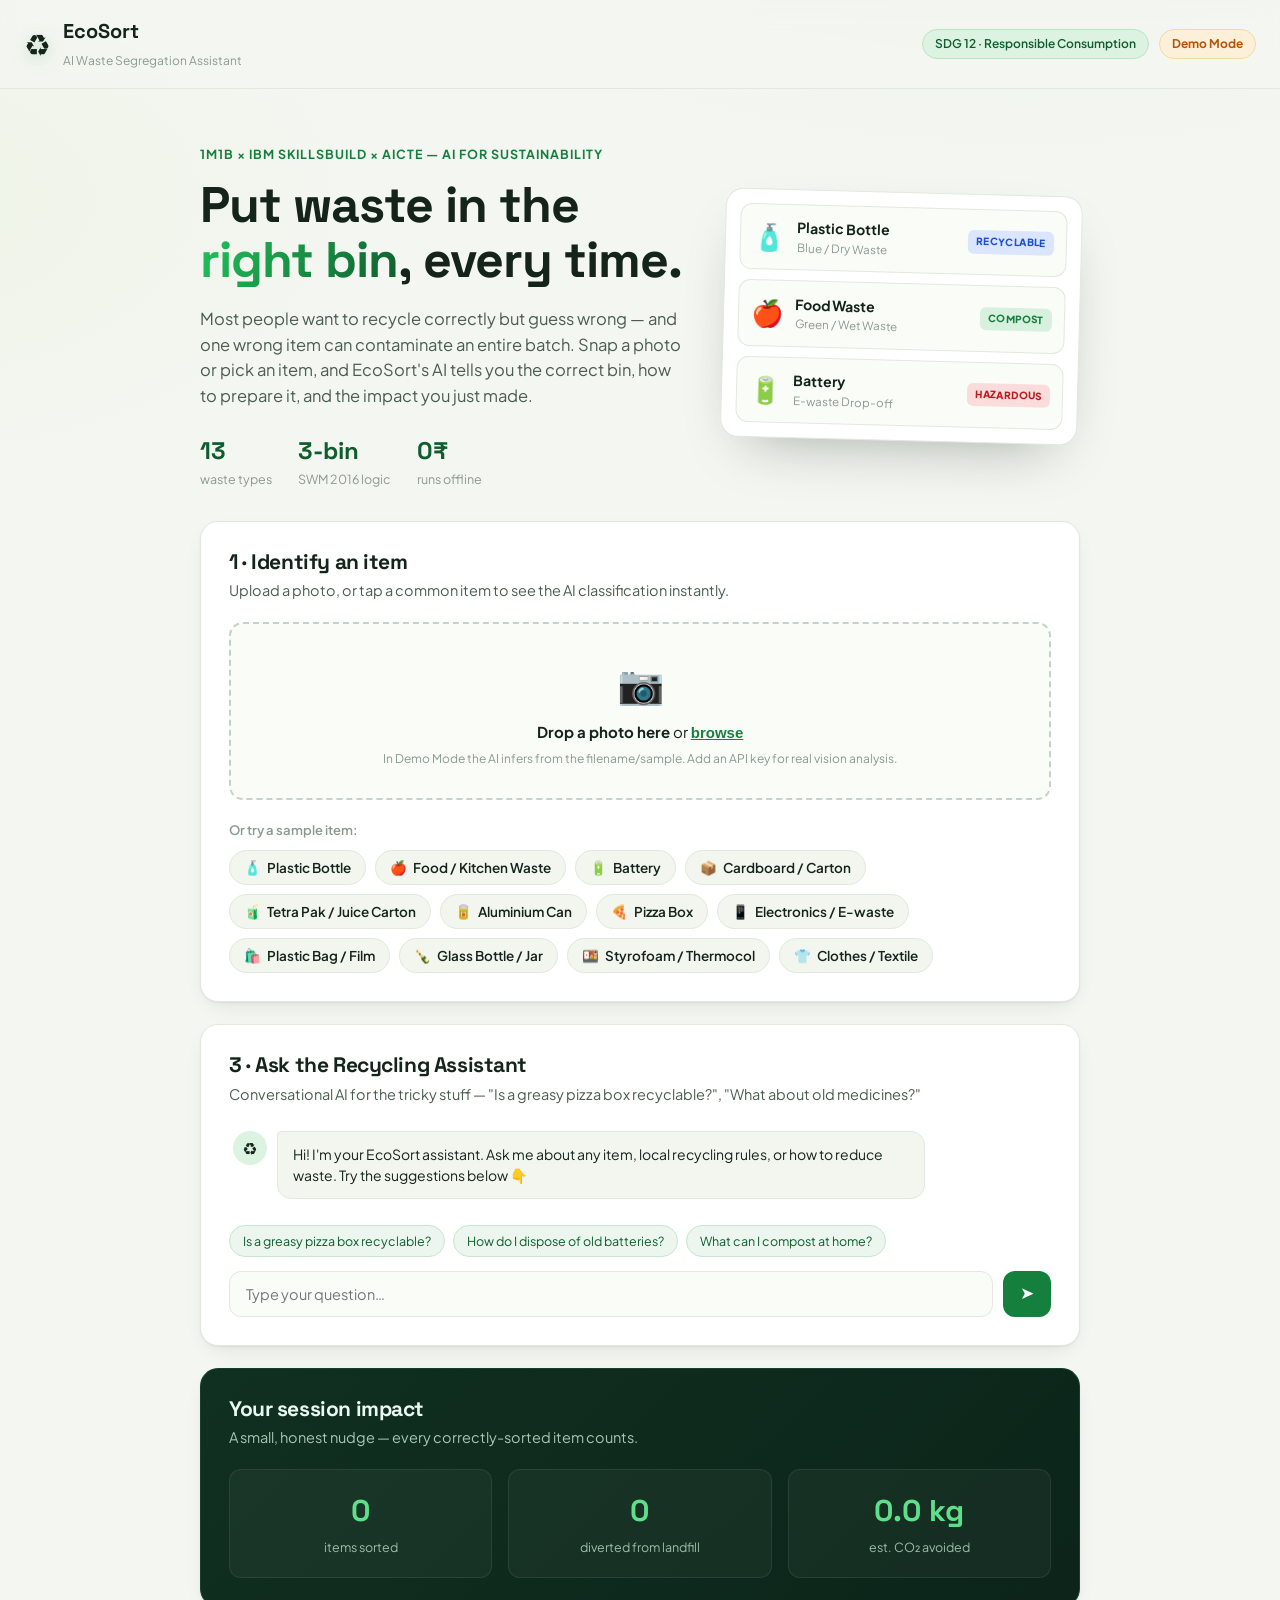
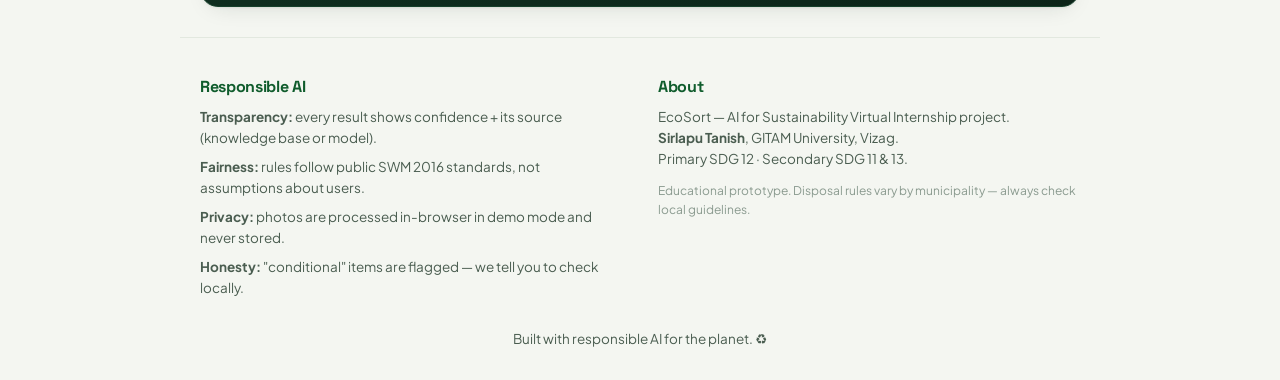
==== index.html @ 0cc77775 "EcoSort: AI Waste Segregation Assistant (1M1B AI for Sustainability) SDG 12 project: AI vision waste" ====
<!DOCTYPE html>
<html lang="en">
<head>
  <meta charset="UTF-8" />
  <meta name="viewport" content="width=device-width, initial-scale=1.0" />
  <title>EcoSort — AI Waste Segregation Assistant</title>
  <meta name="description" content="EcoSort uses AI to tell you exactly which bin your waste belongs in, how to prepare it, and its environmental impact. SDG 12: Responsible Consumption & Production." />
  <link rel="preconnect" href="https://fonts.googleapis.com" />
  <link rel="preconnect" href="https://fonts.gstatic.com" crossorigin />
  <link href="https://fonts.googleapis.com/css2?family=Plus+Jakarta+Sans:wght@400;500;600;700;800&family=Space+Grotesk:wght@500;600;700&display=swap" rel="stylesheet" />
  <link rel="stylesheet" href="css/styles.css" />
  <link rel="icon" href="data:image/svg+xml,<svg xmlns='http://www.w3.org/2000/svg' viewBox='0 0 100 100'><text y='.9em' font-size='90'>♻️</text></svg>" />
</head>
<body>
  <!-- ============ HEADER ============ -->
  <header class="site-header">
    <div class="brand">
      <span class="brand-mark">♻️</span>
      <div>
        <span class="brand-name">EcoSort</span>
        <span class="brand-sub">AI Waste Segregation Assistant</span>
      </div>
    </div>
    <div class="header-right">
      <span class="sdg-chip">SDG 12 · Responsible Consumption</span>
      <span id="modeBadge" class="mode-badge mode-demo" title="Click to learn about AI modes">Demo&nbsp;Mode</span>
    </div>
  </header>

  <!-- ============ HERO ============ -->
  <section class="hero">
    <div class="hero-text">
      <p class="eyebrow">1M1B × IBM SkillsBuild × AICTE — AI for Sustainability</p>
      <h1>Put waste in the <span class="grad">right bin</span>, every time.</h1>
      <p class="lede">
        Most people want to recycle correctly but guess wrong — and one wrong item can
        contaminate an entire batch. Snap a photo or pick an item, and EcoSort's AI tells you the
        correct bin, how to prepare it, and the impact you just made.
      </p>
      <div class="hero-stats">
        <div><b>13</b><span>waste types</span></div>
        <div><b>3-bin</b><span>SWM 2016 logic</span></div>
        <div><b>0₹</b><span>runs offline</span></div>
      </div>
    </div>
    <div class="hero-card" aria-hidden="true">
      <div class="hc-row"><span class="hc-emoji">🧴</span><div><b>Plastic Bottle</b><small>Blue / Dry Waste</small></div><span class="hc-tag rec">RECYCLABLE</span></div>
      <div class="hc-row"><span class="hc-emoji">🍎</span><div><b>Food Waste</b><small>Green / Wet Waste</small></div><span class="hc-tag com">COMPOST</span></div>
      <div class="hc-row"><span class="hc-emoji">🔋</span><div><b>Battery</b><small>E-waste Drop-off</small></div><span class="hc-tag haz">HAZARDOUS</span></div>
    </div>
  </section>

  <main class="container">
    <!-- ============ CLASSIFIER ============ -->
    <section id="classify" class="panel">
      <div class="panel-head">
        <h2>1 · Identify an item</h2>
        <p>Upload a photo, or tap a common item to see the AI classification instantly.</p>
      </div>

      <div class="upload-zone" id="dropZone">
        <input type="file" id="fileInput" accept="image/*" hidden />
        <div class="uz-inner">
          <div class="uz-icon">📷</div>
          <p><b>Drop a photo here</b> or <button class="link-btn" id="browseBtn">browse</button></p>
          <small id="uzHint">In Demo Mode the AI infers from the filename/sample. Add an API key for real vision analysis.</small>
        </div>
        <img id="preview" alt="preview" hidden />
      </div>

      <p class="quick-label">Or try a sample item:</p>
      <div class="chips" id="sampleChips"><!-- injected --></div>
    </section>

    <!-- ============ RESULT ============ -->
    <section id="resultPanel" class="panel result-panel" hidden>
      <div class="panel-head"><h2>2 · AI Result</h2></div>
      <div class="result-card">
        <div class="rc-top">
          <span class="rc-emoji" id="rEmoji">♻️</span>
          <div class="rc-title">
            <h3 id="rName">—</h3>
            <p id="rCategory">—</p>
          </div>
          <span class="rc-verdict" id="rVerdict">—</span>
        </div>

        <div class="rc-bin" id="rBin">
          <span class="rc-bin-dot" id="rBinDot"></span>
          <div><small>Put it in</small><b id="rBinName">—</b></div>
          <div class="rc-conf"><small>AI confidence</small><b id="rConf">—</b></div>
        </div>

        <div class="rc-grid">
          <div class="rc-block">
            <h4>🧼 How to prepare it</h4>
            <ul id="rPrep"></ul>
          </div>
          <div class="rc-block">
            <h4>🌍 Why it matters</h4>
            <p id="rCo2"></p>
            <p class="rc-decompose"><b>If landfilled:</b> <span id="rDecompose"></span></p>
          </div>
        </div>

        <div class="rc-tip"><span>💡</span><p id="rTip"></p></div>
        <p class="rc-source" id="rSource"></p>
      </div>
    </section>

    <!-- ============ CHAT ============ -->
    <section id="chat" class="panel">
      <div class="panel-head">
        <h2>3 · Ask the Recycling Assistant</h2>
        <p>Conversational AI for the tricky stuff — "Is a greasy pizza box recyclable?", "What about old medicines?"</p>
      </div>
      <div class="chat-window" id="chatWindow">
        <div class="msg bot">
          <span class="msg-av">♻️</span>
          <div class="msg-bubble">Hi! I'm your EcoSort assistant. Ask me about any item, local recycling rules, or how to reduce waste. Try the suggestions below 👇</div>
        </div>
      </div>
      <div class="chat-suggest" id="chatSuggest">
        <button>Is a greasy pizza box recyclable?</button>
        <button>How do I dispose of old batteries?</button>
        <button>What can I compost at home?</button>
      </div>
      <form class="chat-input" id="chatForm">
        <input type="text" id="chatText" placeholder="Type your question…" autocomplete="off" />
        <button type="submit" aria-label="Send">➤</button>
      </form>
    </section>

    <!-- ============ IMPACT TRACKER ============ -->
    <section class="panel impact-panel">
      <div class="panel-head"><h2>Your session impact</h2><p>A small, honest nudge — every correctly-sorted item counts.</p></div>
      <div class="impact-stats">
        <div class="impact-stat"><b id="statItems">0</b><span>items sorted</span></div>
        <div class="impact-stat"><b id="statRecycled">0</b><span>diverted from landfill</span></div>
        <div class="impact-stat"><b id="statCo2">0.0 kg</b><span>est. CO₂ avoided</span></div>
      </div>
    </section>
  </main>

  <!-- ============ RESPONSIBLE AI ============ -->
  <footer class="site-footer">
    <div class="footer-grid">
      <div>
        <h3>Responsible AI</h3>
        <ul>
          <li><b>Transparency:</b> every result shows confidence + its source (knowledge base or model).</li>
          <li><b>Fairness:</b> rules follow public SWM 2016 standards, not assumptions about users.</li>
          <li><b>Privacy:</b> photos are processed in-browser in demo mode and never stored.</li>
          <li><b>Honesty:</b> "conditional" items are flagged — we tell you to check locally.</li>
        </ul>
      </div>
      <div>
        <h3>About</h3>
        <p>EcoSort — AI for Sustainability Virtual Internship project.<br />
        <b>Sirlapu Tanish</b>, GITAM University, Vizag.<br />
        Primary SDG 12 · Secondary SDG 11 &amp; 13.</p>
        <p class="disclaimer">Educational prototype. Disposal rules vary by municipality — always check local guidelines.</p>
      </div>
    </div>
    <p class="copyright">Built with responsible AI for the planet. ♻️</p>
  </footer>

  <script src="js/knowledge.js"></script>
  <script src="js/app.js"></script>
</body>
</html>
---- css/styles.css ----
/* ====================================================================
   EcoSort — styles
   Eco / paper-grain palette, editorial type, calm motion.
   ==================================================================== */
:root {
  --bg: #f4f6f1;
  --bg-card: #ffffff;
  --ink: #14241a;
  --ink-soft: #4a5d50;
  --ink-faint: #8a9a8f;
  --line: #e2e8df;
  --green: #15803d;
  --green-deep: #0f5c2c;
  --green-bright: #22c55e;
  --blue: #1d4ed8;
  --amber: #b45309;
  --red: #b91c1c;
  --violet: #7c3aed;
  --shadow: 0 1px 2px rgba(20,36,26,.06), 0 8px 24px -12px rgba(20,36,26,.18);
  --shadow-lg: 0 24px 60px -28px rgba(20,36,26,.4);
  --radius: 18px;
  --font: "Plus Jakarta Sans", system-ui, sans-serif;
  --display: "Space Grotesk", var(--font);
}

* { box-sizing: border-box; margin: 0; padding: 0; }
html { scroll-behavior: smooth; }
body {
  font-family: var(--font);
  background:
    radial-gradient(1200px 600px at 80% -10%, #e7f3e9 0%, transparent 60%),
    radial-gradient(900px 500px at -10% 10%, #eef4e6 0%, transparent 55%),
    var(--bg);
  color: var(--ink);
  line-height: 1.55;
  -webkit-font-smoothing: antialiased;
}
h1, h2, h3 { font-family: var(--display); letter-spacing: -.02em; line-height: 1.1; }
.container { max-width: 920px; margin: 0 auto; padding: 0 20px; }

/* ---------- header ---------- */
.site-header {
  display: flex; align-items: center; justify-content: space-between;
  padding: 16px 24px; position: sticky; top: 0; z-index: 50;
  background: rgba(244,246,241,.78); backdrop-filter: blur(12px);
  border-bottom: 1px solid var(--line);
}
.brand { display: flex; align-items: center; gap: 12px; }
.brand-mark { font-size: 30px; filter: drop-shadow(0 4px 8px rgba(21,128,61,.25)); }
.brand-name { font-family: var(--display); font-weight: 700; font-size: 20px; display: block; }
.brand-sub { font-size: 12px; color: var(--ink-faint); }
.header-right { display: flex; align-items: center; gap: 10px; }
.sdg-chip {
  font-size: 12px; font-weight: 600; color: var(--green-deep);
  background: #dcf3e1; border: 1px solid #b9e4c2; padding: 5px 12px; border-radius: 999px;
}
.mode-badge {
  font-size: 12px; font-weight: 700; padding: 5px 12px; border-radius: 999px; cursor: help;
}
.mode-demo { color: var(--amber); background: #fdf0d8; border: 1px solid #f3d9a3; }
.mode-live { color: #fff; background: var(--green); border: 1px solid var(--green); }
@media (max-width: 600px) { .sdg-chip { display: none; } }

/* ---------- hero ---------- */
.hero {
  max-width: 920px; margin: 0 auto; padding: 56px 20px 32px;
  display: grid; grid-template-columns: 1.15fr .85fr; gap: 40px; align-items: center;
}
.eyebrow { font-size: 12.5px; font-weight: 700; letter-spacing: .08em; text-transform: uppercase; color: var(--green); margin-bottom: 14px; }
.hero h1 { font-size: clamp(34px, 5vw, 50px); font-weight: 700; }
.grad { background: linear-gradient(120deg, var(--green-bright), var(--green-deep)); -webkit-background-clip: text; background-clip: text; color: transparent; }
.lede { margin: 18px 0 24px; color: var(--ink-soft); font-size: 16.5px; max-width: 48ch; }
.hero-stats { display: flex; gap: 26px; }
.hero-stats div { display: flex; flex-direction: column; }
.hero-stats b { font-family: var(--display); font-size: 24px; color: var(--green-deep); }
.hero-stats span { font-size: 12.5px; color: var(--ink-faint); }
.hero-card {
  background: var(--bg-card); border: 1px solid var(--line); border-radius: var(--radius);
  padding: 14px; box-shadow: var(--shadow-lg); display: flex; flex-direction: column; gap: 10px;
  transform: rotate(1.5deg);
}
.hc-row { display: flex; align-items: center; gap: 12px; padding: 12px; border-radius: 12px; background: #fafcf8; border: 1px solid var(--line); }
.hc-emoji { font-size: 26px; }
.hc-row div { flex: 1; display: flex; flex-direction: column; }
.hc-row b { font-size: 14px; }
.hc-row small { font-size: 11.5px; color: var(--ink-faint); }
.hc-tag { font-size: 10px; font-weight: 800; letter-spacing: .04em; padding: 4px 8px; border-radius: 6px; }
.hc-tag.rec { color: var(--blue); background: #dbe6fe; }
.hc-tag.com { color: var(--green); background: #d8f0de; }
.hc-tag.haz { color: var(--red); background: #fbdcdc; }
@media (max-width: 780px) { .hero { grid-template-columns: 1fr; padding-top: 36px; } .hero-card { display: none; } }

/* ---------- panels ---------- */
.panel {
  background: var(--bg-card); border: 1px solid var(--line); border-radius: var(--radius);
  padding: 28px; margin-bottom: 22px; box-shadow: var(--shadow);
}
.panel-head h2 { font-size: 21px; }
.panel-head p { color: var(--ink-soft); font-size: 14.5px; margin-top: 6px; }
.panel-head { margin-bottom: 20px; }

/* ---------- upload ---------- */
.upload-zone {
  border: 2px dashed #c4d3c8; border-radius: 14px; background: #fafcf8;
  padding: 30px; text-align: center; transition: .2s; cursor: pointer; position: relative;
}
.upload-zone.drag { border-color: var(--green-bright); background: #eefaf0; }
.uz-icon { font-size: 38px; margin-bottom: 8px; }
.uz-inner p { font-size: 15px; }
.uz-inner small { color: var(--ink-faint); font-size: 12px; display: block; margin-top: 6px; }
.link-btn { background: none; border: none; color: var(--green); font-weight: 700; cursor: pointer; font-size: inherit; text-decoration: underline; }
#preview { max-height: 180px; border-radius: 10px; margin-top: 4px; box-shadow: var(--shadow); }
.quick-label { font-size: 13px; color: var(--ink-faint); margin: 20px 0 10px; font-weight: 600; }
.chips { display: flex; flex-wrap: wrap; gap: 9px; }
.chips button {
  font-family: var(--font); font-size: 13.5px; font-weight: 600; color: var(--ink);
  background: #f2f6ef; border: 1px solid var(--line); border-radius: 999px; padding: 8px 14px;
  cursor: pointer; transition: .15s; display: flex; align-items: center; gap: 6px;
}
.chips button:hover { background: #e3f1e6; border-color: #bfe0c7; transform: translateY(-1px); }

/* ---------- result ---------- */
.result-panel { animation: rise .4s ease; }
@keyframes rise { from { opacity: 0; transform: translateY(14px); } to { opacity: 1; transform: none; } }
.result-card { }
.rc-top { display: flex; align-items: center; gap: 16px; padding-bottom: 18px; border-bottom: 1px solid var(--line); }
.rc-emoji { font-size: 46px; }
.rc-title { flex: 1; }
.rc-title h3 { font-size: 23px; }
.rc-title p { color: var(--ink-faint); font-size: 13.5px; font-weight: 600; }
.rc-verdict { font-family: var(--display); font-weight: 700; font-size: 12px; padding: 7px 13px; border-radius: 999px; letter-spacing: .03em; white-space: nowrap; }
.v-yes { color: #fff; background: var(--blue); }
.v-compost { color: #fff; background: var(--green); }
.v-no { color: #fff; background: #374151; }
.v-special { color: #fff; background: var(--red); }
.v-conditional { color: #fff; background: var(--violet); }
.v-reuse { color: #fff; background: #0891b2; }

.rc-bin { display: flex; align-items: center; gap: 14px; margin: 18px 0; padding: 16px; background: #fafcf8; border: 1px solid var(--line); border-radius: 12px; }
.rc-bin-dot { width: 18px; height: 18px; border-radius: 5px; flex-shrink: 0; box-shadow: 0 0 0 4px rgba(0,0,0,.04); }
.rc-bin small { font-size: 11px; color: var(--ink-faint); text-transform: uppercase; letter-spacing: .05em; display: block; }
.rc-bin b { font-size: 15px; }
.rc-bin > div:first-of-type { flex: 1; }
.rc-conf { text-align: right; }

.rc-grid { display: grid; grid-template-columns: 1fr 1fr; gap: 16px; margin-top: 6px; }
.rc-block { background: #fafcf8; border: 1px solid var(--line); border-radius: 12px; padding: 16px; }
.rc-block h4 { font-family: var(--font); font-size: 13.5px; margin-bottom: 10px; }
.rc-block ul { list-style: none; display: flex; flex-direction: column; gap: 7px; }
.rc-block li { font-size: 13.5px; color: var(--ink-soft); padding-left: 20px; position: relative; }
.rc-block li::before { content: "✓"; position: absolute; left: 0; color: var(--green-bright); font-weight: 800; }
.rc-block p { font-size: 13.5px; color: var(--ink-soft); }
.rc-decompose { margin-top: 10px; font-size: 12.5px !important; color: var(--ink-faint) !important; }
.rc-tip { display: flex; gap: 12px; align-items: flex-start; margin-top: 16px; padding: 14px 16px; background: #fff7e8; border: 1px solid #f3dca8; border-radius: 12px; }
.rc-tip span { font-size: 20px; }
.rc-tip p { font-size: 13.5px; color: #6b4d10; }
.rc-source { margin-top: 12px; font-size: 11.5px; color: var(--ink-faint); font-style: italic; }
@media (max-width: 600px) { .rc-grid { grid-template-columns: 1fr; } }

/* ---------- chat ---------- */
.chat-window { display: flex; flex-direction: column; gap: 14px; max-height: 380px; overflow-y: auto; padding: 6px 4px 12px; }
.msg { display: flex; gap: 10px; max-width: 85%; }
.msg-av { width: 34px; height: 34px; border-radius: 50%; background: #dcf3e1; display: grid; place-items: center; font-size: 17px; flex-shrink: 0; }
.msg-bubble { padding: 12px 15px; border-radius: 14px; font-size: 14px; line-height: 1.5; }
.msg.bot .msg-bubble { background: #f2f6ef; border: 1px solid var(--line); border-top-left-radius: 4px; }
.msg.user { margin-left: auto; flex-direction: row-reverse; }
.msg.user .msg-av { background: var(--green); color: #fff; }
.msg.user .msg-bubble { background: var(--green); color: #fff; border-top-right-radius: 4px; }
.msg-bubble b { font-weight: 700; }
.msg-bubble .pill { display: inline-block; font-size: 11px; font-weight: 700; padding: 1px 7px; border-radius: 5px; background: #dbe6fe; color: var(--blue); margin: 0 1px; }
.typing { display: inline-flex; gap: 4px; }
.typing span { width: 7px; height: 7px; background: var(--ink-faint); border-radius: 50%; animation: blink 1.2s infinite; }
.typing span:nth-child(2) { animation-delay: .2s; }
.typing span:nth-child(3) { animation-delay: .4s; }
@keyframes blink { 0%, 60%, 100% { opacity: .25; } 30% { opacity: 1; } }
.chat-suggest { display: flex; flex-wrap: wrap; gap: 8px; margin: 14px 0; }
.chat-suggest button { font-family: var(--font); font-size: 12.5px; color: var(--green-deep); background: #ecf6ee; border: 1px solid #c8e6cf; border-radius: 999px; padding: 7px 13px; cursor: pointer; transition: .15s; }
.chat-suggest button:hover { background: #ddefe0; }
.chat-input { display: flex; gap: 10px; }
.chat-input input { flex: 1; font-family: var(--font); font-size: 14.5px; padding: 13px 16px; border: 1px solid var(--line); border-radius: 12px; background: #fafcf8; outline: none; transition: .15s; }
.chat-input input:focus { border-color: var(--green-bright); box-shadow: 0 0 0 3px rgba(34,197,94,.12); }
.chat-input button { width: 48px; border: none; border-radius: 12px; background: var(--green); color: #fff; font-size: 17px; cursor: pointer; transition: .15s; }
.chat-input button:hover { background: var(--green-deep); }

/* ---------- impact ---------- */
.impact-panel { background: linear-gradient(135deg, #103021, #0c2419); border-color: #16402b; }
.impact-panel .panel-head h2 { color: #eafaef; }
.impact-panel .panel-head p { color: #a7c7b3; }
.impact-stats { display: grid; grid-template-columns: repeat(3,1fr); gap: 16px; }
.impact-stat { text-align: center; padding: 18px; background: rgba(255,255,255,.04); border: 1px solid rgba(255,255,255,.08); border-radius: 12px; }
.impact-stat b { font-family: var(--display); font-size: 30px; color: #5ee08a; display: block; }
.impact-stat span { font-size: 12.5px; color: #9dbda9; }

/* ---------- footer ---------- */
.site-footer { border-top: 1px solid var(--line); margin-top: 30px; padding: 40px 20px 30px; max-width: 920px; margin-left: auto; margin-right: auto; }
.footer-grid { display: grid; grid-template-columns: 1fr 1fr; gap: 36px; }
.site-footer h3 { font-size: 16px; margin-bottom: 12px; color: var(--green-deep); }
.site-footer ul { list-style: none; display: flex; flex-direction: column; gap: 8px; }
.site-footer li { font-size: 13.5px; color: var(--ink-soft); }
.site-footer p { font-size: 13.5px; color: var(--ink-soft); }
.disclaimer { margin-top: 12px; font-size: 12px !important; color: var(--ink-faint) !important; }
.copyright { text-align: center; margin-top: 30px; font-size: 13px; color: var(--ink-faint); }
@media (max-width: 600px) { .footer-grid { grid-template-columns: 1fr; gap: 24px; } }
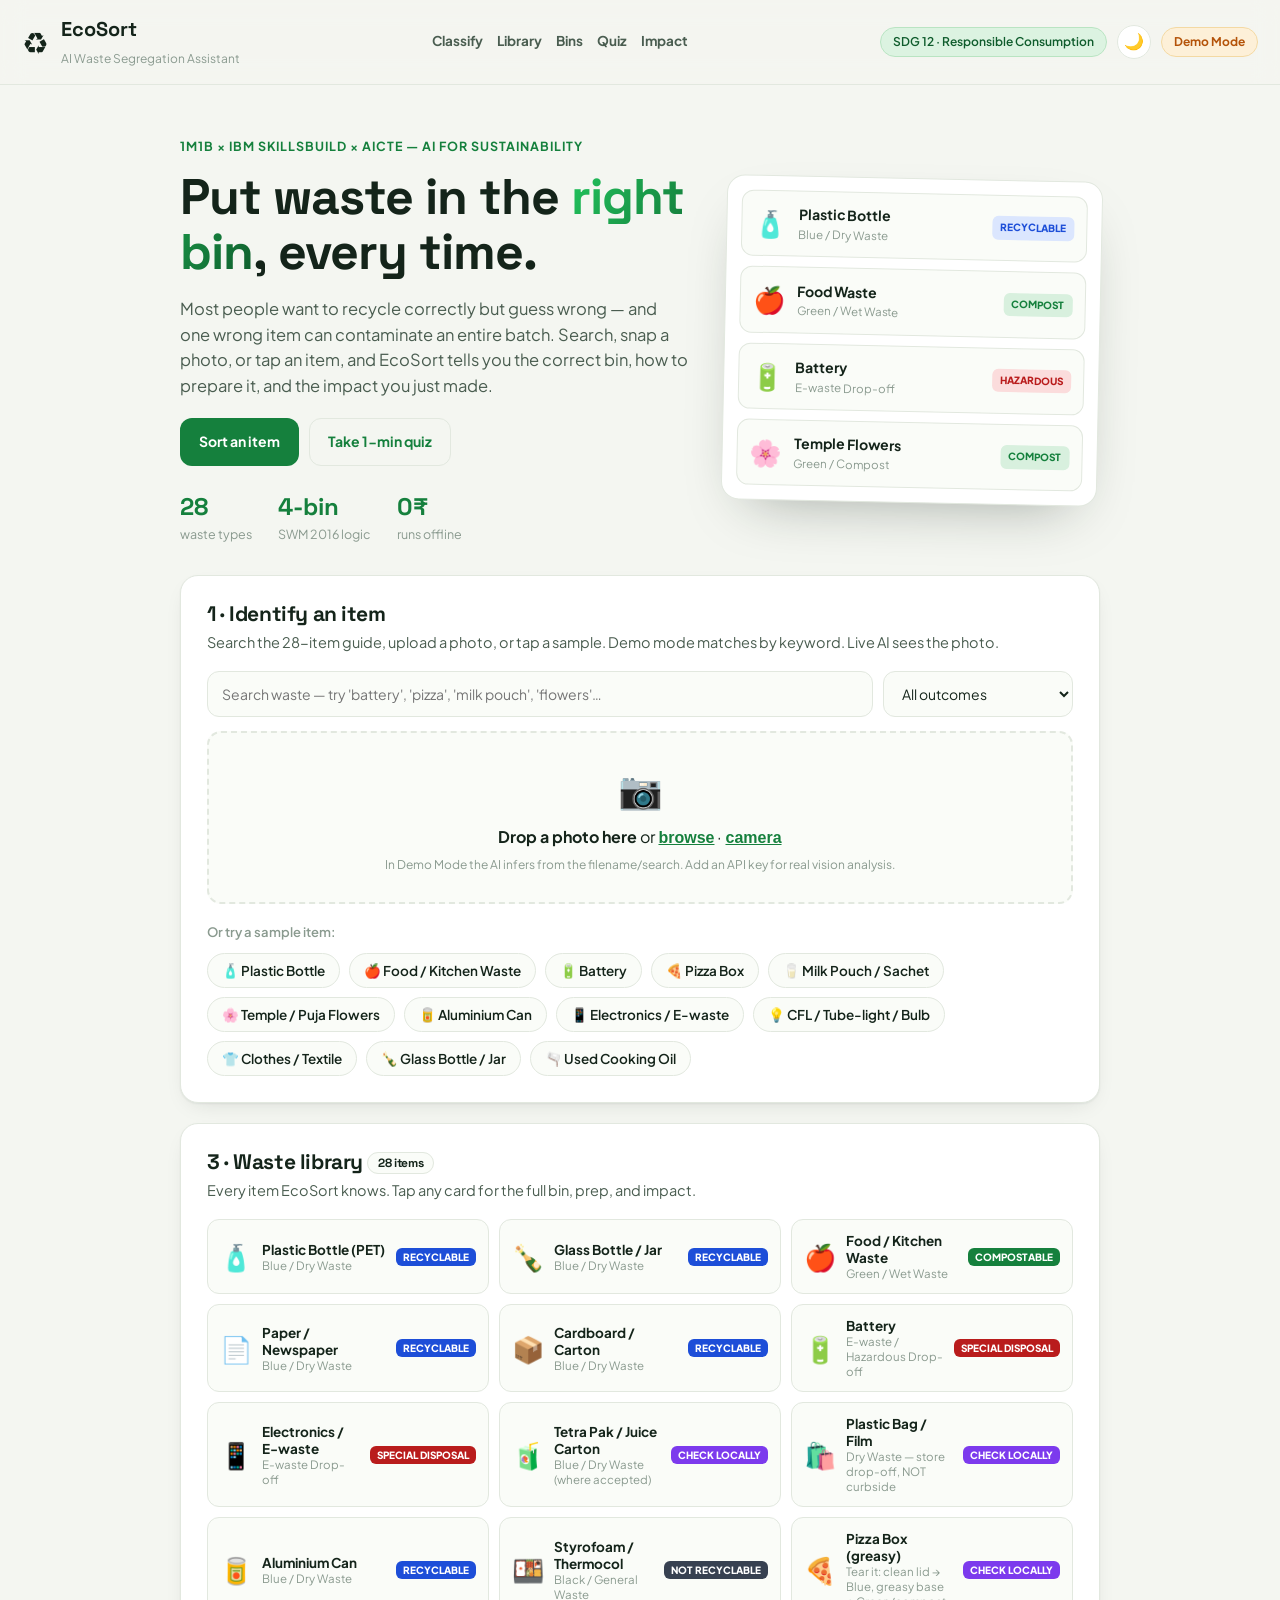
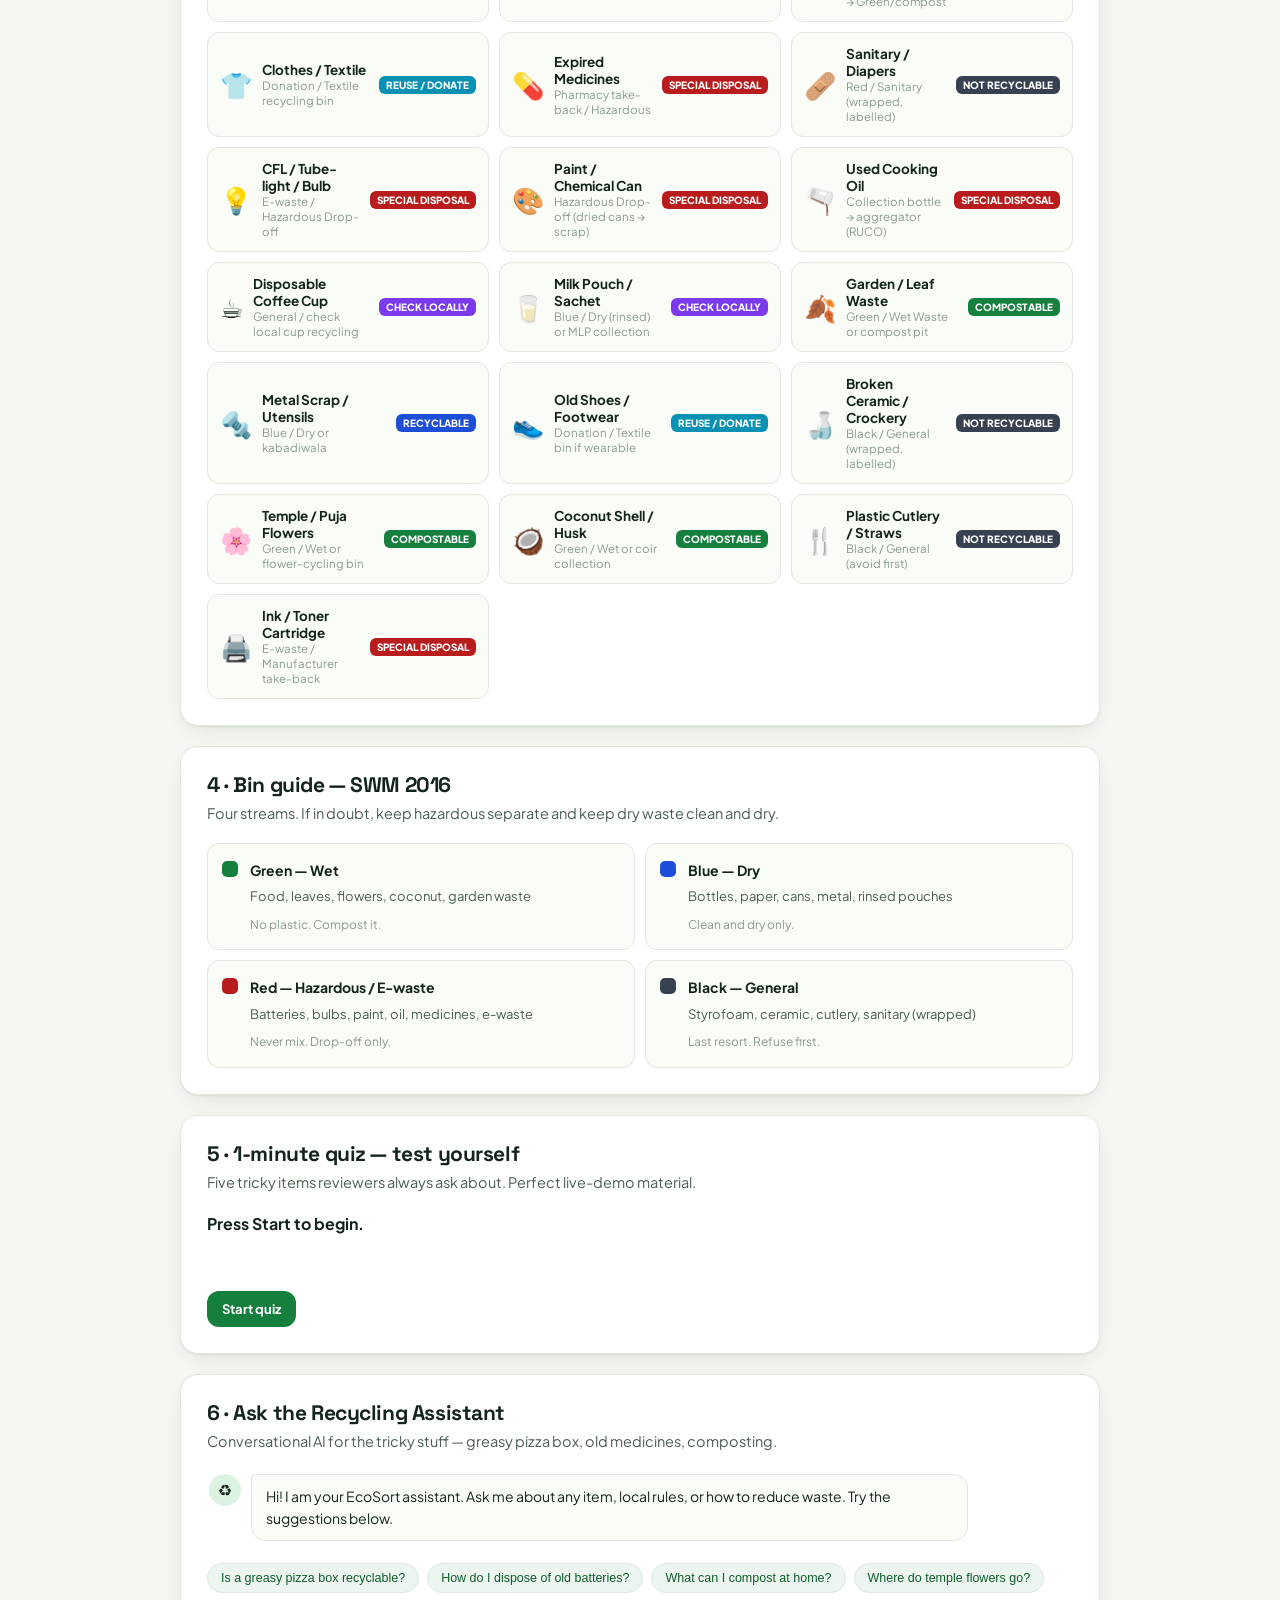
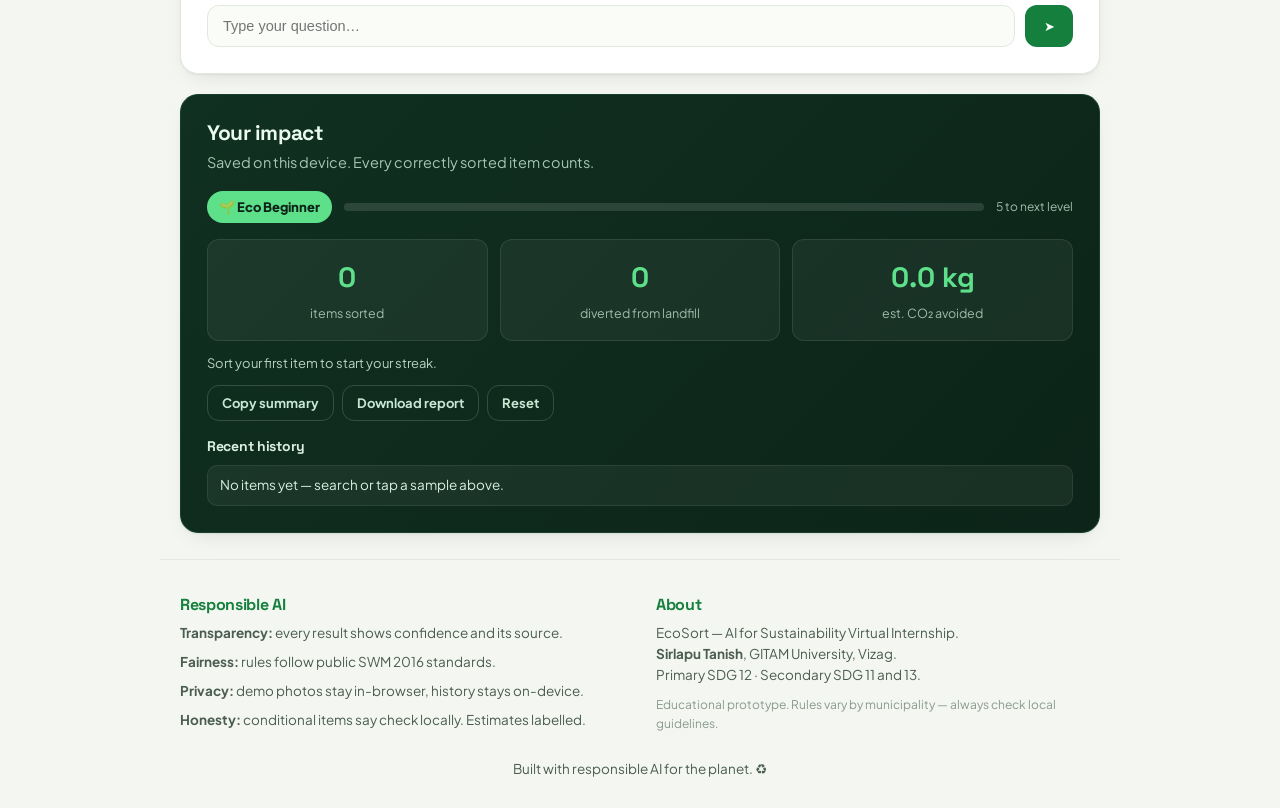
==== commit 8c46b314: "EcoSort v2: 28-item library, search, quiz, bin guide, impact levels, PWA, hardened server" ====
--- a/index.html
+++ b/index.html
@@ -1,10 +1,12 @@
 <!DOCTYPE html>
-<html lang="en">
+<html lang="en" data-theme="light">
 <head>
   <meta charset="UTF-8" />
   <meta name="viewport" content="width=device-width, initial-scale=1.0" />
   <title>EcoSort — AI Waste Segregation Assistant</title>
   <meta name="description" content="EcoSort uses AI to tell you exactly which bin your waste belongs in, how to prepare it, and its environmental impact. SDG 12: Responsible Consumption & Production." />
+  <meta name="theme-color" content="#0f5c2c" />
+  <link rel="manifest" href="manifest.json" />
   <link rel="preconnect" href="https://fonts.googleapis.com" />
   <link rel="preconnect" href="https://fonts.gstatic.com" crossorigin />
   <link href="https://fonts.googleapis.com/css2?family=Plus+Jakarta+Sans:wght@400;500;600;700;800&family=Space+Grotesk:wght@500;600;700&display=swap" rel="stylesheet" />
@@ -12,7 +14,6 @@
   <link rel="icon" href="data:image/svg+xml,<svg xmlns='http://www.w3.org/2000/svg' viewBox='0 0 100 100'><text y='.9em' font-size='90'>♻️</text></svg>" />
 </head>
 <body>
-  <!-- ============ HEADER ============ -->
   <header class="site-header">
     <div class="brand">
       <span class="brand-mark">♻️</span>
@@ -21,25 +22,36 @@
         <span class="brand-sub">AI Waste Segregation Assistant</span>
       </div>
     </div>
+    <nav class="topnav" aria-label="Sections">
+      <a href="#classify">Classify</a>
+      <a href="#library">Library</a>
+      <a href="#bins">Bins</a>
+      <a href="#quiz">Quiz</a>
+      <a href="#impact">Impact</a>
+    </nav>
     <div class="header-right">
       <span class="sdg-chip">SDG 12 · Responsible Consumption</span>
+      <button id="themeBtn" class="icon-btn" title="Toggle dark mode" aria-label="Toggle dark mode">🌙</button>
       <span id="modeBadge" class="mode-badge mode-demo" title="Click to learn about AI modes">Demo&nbsp;Mode</span>
     </div>
   </header>
 
-  <!-- ============ HERO ============ -->
   <section class="hero">
     <div class="hero-text">
       <p class="eyebrow">1M1B × IBM SkillsBuild × AICTE — AI for Sustainability</p>
       <h1>Put waste in the <span class="grad">right bin</span>, every time.</h1>
       <p class="lede">
         Most people want to recycle correctly but guess wrong — and one wrong item can
-        contaminate an entire batch. Snap a photo or pick an item, and EcoSort's AI tells you the
+        contaminate an entire batch. Search, snap a photo, or tap an item, and EcoSort tells you the
         correct bin, how to prepare it, and the impact you just made.
       </p>
+      <div class="hero-cta">
+        <a class="btn primary" href="#classify">Sort an item</a>
+        <a class="btn ghost" href="#quiz">Take 1-min quiz</a>
+      </div>
       <div class="hero-stats">
-        <div><b>13</b><span>waste types</span></div>
-        <div><b>3-bin</b><span>SWM 2016 logic</span></div>
+        <div><b id="statTypes">28</b><span>waste types</span></div>
+        <div><b>4-bin</b><span>SWM 2016 logic</span></div>
         <div><b>0₹</b><span>runs offline</span></div>
       </div>
     </div>
@@ -47,6 +59,7 @@
       <div class="hc-row"><span class="hc-emoji">🧴</span><div><b>Plastic Bottle</b><small>Blue / Dry Waste</small></div><span class="hc-tag rec">RECYCLABLE</span></div>
       <div class="hc-row"><span class="hc-emoji">🍎</span><div><b>Food Waste</b><small>Green / Wet Waste</small></div><span class="hc-tag com">COMPOST</span></div>
       <div class="hc-row"><span class="hc-emoji">🔋</span><div><b>Battery</b><small>E-waste Drop-off</small></div><span class="hc-tag haz">HAZARDOUS</span></div>
+      <div class="hc-row"><span class="hc-emoji">🌸</span><div><b>Temple Flowers</b><small>Green / Compost</small></div><span class="hc-tag com">COMPOST</span></div>
     </div>
   </section>
 
@@ -55,21 +68,35 @@
     <section id="classify" class="panel">
       <div class="panel-head">
         <h2>1 · Identify an item</h2>
-        <p>Upload a photo, or tap a common item to see the AI classification instantly.</p>
+        <p>Search the 28-item guide, upload a photo, or tap a sample. Demo mode matches by keyword. Live AI sees the photo.</p>
+      </div>
+
+      <div class="search-row">
+        <input id="searchInput" type="search" placeholder="Search waste — try 'battery', 'pizza', 'milk pouch', 'flowers'…" aria-label="Search waste items" />
+        <select id="filterVerdict" aria-label="Filter by outcome">
+          <option value="all">All outcomes</option>
+          <option value="yes">Recyclable</option>
+          <option value="compost">Compostable</option>
+          <option value="reuse">Reuse</option>
+          <option value="special">Special disposal</option>
+          <option value="conditional">Check locally</option>
+          <option value="no">Not recyclable</option>
+        </select>
       </div>
 
       <div class="upload-zone" id="dropZone">
         <input type="file" id="fileInput" accept="image/*" hidden />
+        <input type="file" id="cameraInput" accept="image/*" capture="environment" hidden />
         <div class="uz-inner">
           <div class="uz-icon">📷</div>
-          <p><b>Drop a photo here</b> or <button class="link-btn" id="browseBtn">browse</button></p>
-          <small id="uzHint">In Demo Mode the AI infers from the filename/sample. Add an API key for real vision analysis.</small>
+          <p><b>Drop a photo here</b> or <button class="link-btn" id="browseBtn">browse</button> · <button class="link-btn" id="cameraBtn">camera</button></p>
+          <small id="uzHint">In Demo Mode the AI infers from the filename/search. Add an API key for real vision analysis.</small>
         </div>
         <img id="preview" alt="preview" hidden />
       </div>
 
       <p class="quick-label">Or try a sample item:</p>
-      <div class="chips" id="sampleChips"><!-- injected --></div>
+      <div class="chips" id="sampleChips"></div>
     </section>
 
     <!-- ============ RESULT ============ -->
@@ -93,77 +120,135 @@
 
         <div class="rc-grid">
           <div class="rc-block">
-            <h4>🧼 How to prepare it</h4>
+            <h4>How to prepare it</h4>
             <ul id="rPrep"></ul>
           </div>
           <div class="rc-block">
-            <h4>🌍 Why it matters</h4>
+            <h4>Why it matters</h4>
             <p id="rCo2"></p>
             <p class="rc-decompose"><b>If landfilled:</b> <span id="rDecompose"></span></p>
           </div>
         </div>
 
         <div class="rc-tip"><span>💡</span><p id="rTip"></p></div>
+        <div class="rc-actions">
+          <button id="speakBtn" class="btn small">🔊 Listen</button>
+          <button id="copyBtn" class="btn small ghost">Copy result</button>
+          <button id="wrongBtn" class="btn small ghost">Report wrong?</button>
+        </div>
         <p class="rc-source" id="rSource"></p>
+      </div>
+    </section>
+
+    <!-- ============ LIBRARY ============ -->
+    <section id="library" class="panel">
+      <div class="panel-head">
+        <h2>3 · Waste library <span id="libCount" class="count-pill">28 items</span></h2>
+        <p>Every item EcoSort knows. Tap any card for the full bin, prep, and impact.</p>
+      </div>
+      <div id="libraryGrid" class="lib-grid"></div>
+    </section>
+
+    <!-- ============ BINS ============ -->
+    <section id="bins" class="panel">
+      <div class="panel-head">
+        <h2>4 · Bin guide — SWM 2016</h2>
+        <p>Four streams. If in doubt, keep hazardous separate and keep dry waste clean and dry.</p>
+      </div>
+      <div id="binGrid" class="bin-grid"></div>
+    </section>
+
+    <!-- ============ QUIZ ============ -->
+    <section id="quiz" class="panel">
+      <div class="panel-head">
+        <h2>5 · 1-minute quiz — test yourself</h2>
+        <p>Five tricky items reviewers always ask about. Perfect live-demo material.</p>
+      </div>
+      <div id="quizBox">
+        <div id="quizQ" class="quiz-q">Press Start to begin.</div>
+        <div id="quizOpts" class="quiz-opts"></div>
+        <div id="quizWhy" class="quiz-why"></div>
+        <div class="quiz-row">
+          <button id="quizStart" class="btn primary small">Start quiz</button>
+          <span id="quizScore" class="quiz-score"></span>
+        </div>
       </div>
     </section>
 
     <!-- ============ CHAT ============ -->
     <section id="chat" class="panel">
       <div class="panel-head">
-        <h2>3 · Ask the Recycling Assistant</h2>
-        <p>Conversational AI for the tricky stuff — "Is a greasy pizza box recyclable?", "What about old medicines?"</p>
+        <h2>6 · Ask the Recycling Assistant</h2>
+        <p>Conversational AI for the tricky stuff — greasy pizza box, old medicines, composting.</p>
       </div>
       <div class="chat-window" id="chatWindow">
         <div class="msg bot">
           <span class="msg-av">♻️</span>
-          <div class="msg-bubble">Hi! I'm your EcoSort assistant. Ask me about any item, local recycling rules, or how to reduce waste. Try the suggestions below 👇</div>
+          <div class="msg-bubble">Hi! I am your EcoSort assistant. Ask me about any item, local rules, or how to reduce waste. Try the suggestions below.</div>
         </div>
       </div>
       <div class="chat-suggest" id="chatSuggest">
         <button>Is a greasy pizza box recyclable?</button>
         <button>How do I dispose of old batteries?</button>
         <button>What can I compost at home?</button>
+        <button>Where do temple flowers go?</button>
       </div>
       <form class="chat-input" id="chatForm">
-        <input type="text" id="chatText" placeholder="Type your question…" autocomplete="off" />
+        <input type="text" id="chatText" placeholder="Type your question…" autocomplete="off" aria-label="Ask recycling question" />
         <button type="submit" aria-label="Send">➤</button>
       </form>
     </section>
 
-    <!-- ============ IMPACT TRACKER ============ -->
-    <section class="panel impact-panel">
-      <div class="panel-head"><h2>Your session impact</h2><p>A small, honest nudge — every correctly-sorted item counts.</p></div>
+    <!-- ============ IMPACT ============ -->
+    <section id="impact" class="panel impact-panel">
+      <div class="panel-head">
+        <h2>Your impact</h2>
+        <p>Saved on this device. Every correctly sorted item counts.</p>
+      </div>
+      <div class="level-row">
+        <span id="levelBadge" class="level-badge">🌱 Eco Beginner</span>
+        <div class="level-bar"><div id="levelFill"></div></div>
+        <span id="levelNext" class="level-next"></span>
+      </div>
       <div class="impact-stats">
         <div class="impact-stat"><b id="statItems">0</b><span>items sorted</span></div>
         <div class="impact-stat"><b id="statRecycled">0</b><span>diverted from landfill</span></div>
         <div class="impact-stat"><b id="statCo2">0.0 kg</b><span>est. CO₂ avoided</span></div>
       </div>
+      <p id="equivLine" class="equiv"></p>
+      <div class="impact-row">
+        <button id="copyImpact" class="btn small ghost">Copy summary</button>
+        <button id="downloadImpact" class="btn small ghost">Download report</button>
+        <button id="resetImpact" class="btn small ghost danger">Reset</button>
+      </div>
+      <h3 class="hist-title">Recent history</h3>
+      <ul id="historyList" class="history"></ul>
     </section>
   </main>
 
-  <!-- ============ RESPONSIBLE AI ============ -->
   <footer class="site-footer">
     <div class="footer-grid">
       <div>
         <h3>Responsible AI</h3>
         <ul>
-          <li><b>Transparency:</b> every result shows confidence + its source (knowledge base or model).</li>
-          <li><b>Fairness:</b> rules follow public SWM 2016 standards, not assumptions about users.</li>
-          <li><b>Privacy:</b> photos are processed in-browser in demo mode and never stored.</li>
-          <li><b>Honesty:</b> "conditional" items are flagged — we tell you to check locally.</li>
+          <li><b>Transparency:</b> every result shows confidence and its source.</li>
+          <li><b>Fairness:</b> rules follow public SWM 2016 standards.</li>
+          <li><b>Privacy:</b> demo photos stay in-browser, history stays on-device.</li>
+          <li><b>Honesty:</b> conditional items say check locally. Estimates labelled.</li>
         </ul>
       </div>
       <div>
         <h3>About</h3>
-        <p>EcoSort — AI for Sustainability Virtual Internship project.<br />
+        <p>EcoSort — AI for Sustainability Virtual Internship.<br />
         <b>Sirlapu Tanish</b>, GITAM University, Vizag.<br />
-        Primary SDG 12 · Secondary SDG 11 &amp; 13.</p>
-        <p class="disclaimer">Educational prototype. Disposal rules vary by municipality — always check local guidelines.</p>
+        Primary SDG 12 · Secondary SDG 11 and 13.</p>
+        <p class="disclaimer">Educational prototype. Rules vary by municipality — always check local guidelines.</p>
       </div>
     </div>
     <p class="copyright">Built with responsible AI for the planet. ♻️</p>
   </footer>
+
+  <div id="toast" class="toast" role="status" aria-live="polite"></div>
 
   <script src="js/knowledge.js"></script>
   <script src="js/app.js"></script>
--- a/css/styles.css
+++ b/css/styles.css
@@ -1,10 +1,8 @@
-/* ====================================================================
-   EcoSort — styles
-   Eco / paper-grain palette, editorial type, calm motion.
-   ==================================================================== */
+/* EcoSort v2 — styles: eco palette, dark mode, library, quiz, impact */
 :root {
   --bg: #f4f6f1;
   --bg-card: #ffffff;
+  --bg-soft: #fafcf8;
   --ink: #14241a;
   --ink-soft: #4a5d50;
   --ink-faint: #8a9a8f;
@@ -22,182 +20,210 @@
   --font: "Plus Jakarta Sans", system-ui, sans-serif;
   --display: "Space Grotesk", var(--font);
 }
-
+[data-theme="dark"] {
+  --bg: #0c1510;
+  --bg-card: #121f17;
+  --bg-soft: #16241b;
+  --ink: #e8f2ea;
+  --ink-soft: #b9cec0;
+  --ink-faint: #7d9384;
+  --line: #223528;
+  --shadow: 0 1px 2px rgba(0,0,0,.4), 0 12px 30px -14px rgba(0,0,0,.6);
+  --shadow-lg: 0 24px 60px -28px rgba(0,0,0,.7);
+}
 * { box-sizing: border-box; margin: 0; padding: 0; }
 html { scroll-behavior: smooth; }
 body {
   font-family: var(--font);
-  background:
-    radial-gradient(1200px 600px at 80% -10%, #e7f3e9 0%, transparent 60%),
-    radial-gradient(900px 500px at -10% 10%, #eef4e6 0%, transparent 55%),
-    var(--bg);
+  background: radial-gradient(1200px 600px at 80% -10%, rgba(34,197,94,.12) 0%, transparent 60%), var(--bg);
   color: var(--ink);
   line-height: 1.55;
   -webkit-font-smoothing: antialiased;
 }
 h1, h2, h3 { font-family: var(--display); letter-spacing: -.02em; line-height: 1.1; }
-.container { max-width: 920px; margin: 0 auto; padding: 0 20px; }
-
-/* ---------- header ---------- */
+.container { max-width: 960px; margin: 0 auto; padding: 0 20px; }
+a { color: var(--green); }
+
+/* header */
 .site-header {
-  display: flex; align-items: center; justify-content: space-between;
-  padding: 16px 24px; position: sticky; top: 0; z-index: 50;
-  background: rgba(244,246,241,.78); backdrop-filter: blur(12px);
-  border-bottom: 1px solid var(--line);
+  display: flex; align-items: center; justify-content: space-between; gap: 12px;
+  padding: 14px 22px; position: sticky; top: 0; z-index: 50;
+  background: color-mix(in srgb, var(--bg) 80%, transparent);
+  backdrop-filter: blur(12px); border-bottom: 1px solid var(--line);
 }
 .brand { display: flex; align-items: center; gap: 12px; }
-.brand-mark { font-size: 30px; filter: drop-shadow(0 4px 8px rgba(21,128,61,.25)); }
+.brand-mark { font-size: 30px; }
 .brand-name { font-family: var(--display); font-weight: 700; font-size: 20px; display: block; }
 .brand-sub { font-size: 12px; color: var(--ink-faint); }
+.topnav { display: flex; gap: 14px; font-size: 13.5px; font-weight: 700; }
+.topnav a { color: var(--ink-soft); text-decoration: none; }
+.topnav a:hover { color: var(--green); }
 .header-right { display: flex; align-items: center; gap: 10px; }
-.sdg-chip {
-  font-size: 12px; font-weight: 600; color: var(--green-deep);
-  background: #dcf3e1; border: 1px solid #b9e4c2; padding: 5px 12px; border-radius: 999px;
-}
-.mode-badge {
-  font-size: 12px; font-weight: 700; padding: 5px 12px; border-radius: 999px; cursor: help;
-}
+.sdg-chip { font-size: 12px; font-weight: 600; color: var(--green-deep); background: #dcf3e1; border: 1px solid #b9e4c2; padding: 5px 12px; border-radius: 999px; }
+[data-theme="dark"] .sdg-chip { color: #bff0c9; background: #14301f; border-color: #245232; }
+.icon-btn { border: 1px solid var(--line); background: var(--bg-card); border-radius: 999px; width: 34px; height: 34px; cursor: pointer; font-size: 16px; }
+.mode-badge { font-size: 12px; font-weight: 700; padding: 5px 12px; border-radius: 999px; cursor: help; }
 .mode-demo { color: var(--amber); background: #fdf0d8; border: 1px solid #f3d9a3; }
 .mode-live { color: #fff; background: var(--green); border: 1px solid var(--green); }
-@media (max-width: 600px) { .sdg-chip { display: none; } }
-
-/* ---------- hero ---------- */
-.hero {
-  max-width: 920px; margin: 0 auto; padding: 56px 20px 32px;
-  display: grid; grid-template-columns: 1.15fr .85fr; gap: 40px; align-items: center;
-}
+@media (max-width: 860px) { .topnav, .sdg-chip { display: none; } }
+
+/* hero */
+.hero { max-width: 960px; margin: 0 auto; padding: 52px 20px 30px; display: grid; grid-template-columns: 1.15fr .85fr; gap: 36px; align-items: center; }
 .eyebrow { font-size: 12.5px; font-weight: 700; letter-spacing: .08em; text-transform: uppercase; color: var(--green); margin-bottom: 14px; }
 .hero h1 { font-size: clamp(34px, 5vw, 50px); font-weight: 700; }
 .grad { background: linear-gradient(120deg, var(--green-bright), var(--green-deep)); -webkit-background-clip: text; background-clip: text; color: transparent; }
-.lede { margin: 18px 0 24px; color: var(--ink-soft); font-size: 16.5px; max-width: 48ch; }
+.lede { margin: 16px 0 20px; color: var(--ink-soft); font-size: 16.5px; max-width: 48ch; }
+.hero-cta { display: flex; gap: 10px; margin-bottom: 22px; }
+.btn { font-family: var(--font); font-weight: 700; font-size: 14px; border-radius: 12px; padding: 12px 18px; cursor: pointer; border: 1px solid transparent; text-decoration: none; display: inline-block; }
+.btn.primary { background: var(--green); color: #fff; }
+.btn.primary:hover { background: var(--green-deep); }
+.btn.ghost { background: transparent; color: var(--green); border-color: var(--line); }
+.btn.small { padding: 9px 14px; font-size: 13px; }
+.btn.danger { color: var(--red); }
 .hero-stats { display: flex; gap: 26px; }
 .hero-stats div { display: flex; flex-direction: column; }
-.hero-stats b { font-family: var(--display); font-size: 24px; color: var(--green-deep); }
+.hero-stats b { font-family: var(--display); font-size: 24px; color: var(--green); }
 .hero-stats span { font-size: 12.5px; color: var(--ink-faint); }
-.hero-card {
-  background: var(--bg-card); border: 1px solid var(--line); border-radius: var(--radius);
-  padding: 14px; box-shadow: var(--shadow-lg); display: flex; flex-direction: column; gap: 10px;
-  transform: rotate(1.5deg);
-}
-.hc-row { display: flex; align-items: center; gap: 12px; padding: 12px; border-radius: 12px; background: #fafcf8; border: 1px solid var(--line); }
+.hero-card { background: var(--bg-card); border: 1px solid var(--line); border-radius: var(--radius); padding: 14px; box-shadow: var(--shadow-lg); display: flex; flex-direction: column; gap: 10px; transform: rotate(1.2deg); }
+.hc-row { display: flex; align-items: center; gap: 12px; padding: 12px; border-radius: 12px; background: var(--bg-soft); border: 1px solid var(--line); }
 .hc-emoji { font-size: 26px; }
 .hc-row div { flex: 1; display: flex; flex-direction: column; }
 .hc-row b { font-size: 14px; }
 .hc-row small { font-size: 11.5px; color: var(--ink-faint); }
-.hc-tag { font-size: 10px; font-weight: 800; letter-spacing: .04em; padding: 4px 8px; border-radius: 6px; }
+.hc-tag { font-size: 10px; font-weight: 800; padding: 4px 8px; border-radius: 6px; }
 .hc-tag.rec { color: var(--blue); background: #dbe6fe; }
 .hc-tag.com { color: var(--green); background: #d8f0de; }
 .hc-tag.haz { color: var(--red); background: #fbdcdc; }
-@media (max-width: 780px) { .hero { grid-template-columns: 1fr; padding-top: 36px; } .hero-card { display: none; } }
-
-/* ---------- panels ---------- */
-.panel {
-  background: var(--bg-card); border: 1px solid var(--line); border-radius: var(--radius);
-  padding: 28px; margin-bottom: 22px; box-shadow: var(--shadow);
-}
+@media (max-width: 780px) { .hero { grid-template-columns: 1fr; } .hero-card { display: none; } }
+
+/* panels */
+.panel { background: var(--bg-card); border: 1px solid var(--line); border-radius: var(--radius); padding: 26px; margin-bottom: 20px; box-shadow: var(--shadow); }
 .panel-head h2 { font-size: 21px; }
 .panel-head p { color: var(--ink-soft); font-size: 14.5px; margin-top: 6px; }
-.panel-head { margin-bottom: 20px; }
-
-/* ---------- upload ---------- */
-.upload-zone {
-  border: 2px dashed #c4d3c8; border-radius: 14px; background: #fafcf8;
-  padding: 30px; text-align: center; transition: .2s; cursor: pointer; position: relative;
-}
-.upload-zone.drag { border-color: var(--green-bright); background: #eefaf0; }
-.uz-icon { font-size: 38px; margin-bottom: 8px; }
-.uz-inner p { font-size: 15px; }
+.panel-head { margin-bottom: 18px; }
+.count-pill { font-size: 12px; background: var(--bg-soft); border: 1px solid var(--line); border-radius: 999px; padding: 2px 10px; vertical-align: middle; }
+
+/* search + upload */
+.search-row { display: grid; grid-template-columns: 1fr 190px; gap: 10px; margin-bottom: 14px; }
+.search-row input, .search-row select { font-family: var(--font); font-size: 14px; padding: 12px 14px; border-radius: 12px; border: 1px solid var(--line); background: var(--bg-soft); color: var(--ink); }
+.upload-zone { border: 2px dashed var(--line); border-radius: 14px; background: var(--bg-soft); padding: 28px; text-align: center; cursor: pointer; }
+.upload-zone.drag { border-color: var(--green-bright); background: rgba(34,197,94,.08); }
+.uz-icon { font-size: 36px; margin-bottom: 8px; }
 .uz-inner small { color: var(--ink-faint); font-size: 12px; display: block; margin-top: 6px; }
-.link-btn { background: none; border: none; color: var(--green); font-weight: 700; cursor: pointer; font-size: inherit; text-decoration: underline; }
-#preview { max-height: 180px; border-radius: 10px; margin-top: 4px; box-shadow: var(--shadow); }
-.quick-label { font-size: 13px; color: var(--ink-faint); margin: 20px 0 10px; font-weight: 600; }
+.link-btn { background: none; border: none; color: var(--green); font-weight: 700; cursor: pointer; text-decoration: underline; font-size: inherit; }
+#preview { max-height: 180px; border-radius: 10px; margin-top: 8px; }
+.quick-label { font-size: 13px; color: var(--ink-faint); margin: 18px 0 10px; font-weight: 600; }
 .chips { display: flex; flex-wrap: wrap; gap: 9px; }
-.chips button {
-  font-family: var(--font); font-size: 13.5px; font-weight: 600; color: var(--ink);
-  background: #f2f6ef; border: 1px solid var(--line); border-radius: 999px; padding: 8px 14px;
-  cursor: pointer; transition: .15s; display: flex; align-items: center; gap: 6px;
-}
-.chips button:hover { background: #e3f1e6; border-color: #bfe0c7; transform: translateY(-1px); }
-
-/* ---------- result ---------- */
-.result-panel { animation: rise .4s ease; }
-@keyframes rise { from { opacity: 0; transform: translateY(14px); } to { opacity: 1; transform: none; } }
-.result-card { }
-.rc-top { display: flex; align-items: center; gap: 16px; padding-bottom: 18px; border-bottom: 1px solid var(--line); }
+.chips button { font-family: var(--font); font-size: 13.5px; font-weight: 600; color: var(--ink); background: var(--bg-soft); border: 1px solid var(--line); border-radius: 999px; padding: 8px 14px; cursor: pointer; }
+.chips button:hover { border-color: var(--green-bright); transform: translateY(-1px); }
+@media (max-width: 600px) { .search-row { grid-template-columns: 1fr; } }
+
+/* result */
+.result-panel { animation: rise .35s ease; }
+@keyframes rise { from { opacity: 0; transform: translateY(12px); } to { opacity: 1; transform: none; } }
+.rc-top { display: flex; align-items: center; gap: 16px; padding-bottom: 16px; border-bottom: 1px solid var(--line); }
 .rc-emoji { font-size: 46px; }
 .rc-title { flex: 1; }
-.rc-title h3 { font-size: 23px; }
+.rc-title h3 { font-size: 22px; }
 .rc-title p { color: var(--ink-faint); font-size: 13.5px; font-weight: 600; }
-.rc-verdict { font-family: var(--display); font-weight: 700; font-size: 12px; padding: 7px 13px; border-radius: 999px; letter-spacing: .03em; white-space: nowrap; }
-.v-yes { color: #fff; background: var(--blue); }
-.v-compost { color: #fff; background: var(--green); }
-.v-no { color: #fff; background: #374151; }
-.v-special { color: #fff; background: var(--red); }
-.v-conditional { color: #fff; background: var(--violet); }
-.v-reuse { color: #fff; background: #0891b2; }
-
-.rc-bin { display: flex; align-items: center; gap: 14px; margin: 18px 0; padding: 16px; background: #fafcf8; border: 1px solid var(--line); border-radius: 12px; }
-.rc-bin-dot { width: 18px; height: 18px; border-radius: 5px; flex-shrink: 0; box-shadow: 0 0 0 4px rgba(0,0,0,.04); }
-.rc-bin small { font-size: 11px; color: var(--ink-faint); text-transform: uppercase; letter-spacing: .05em; display: block; }
-.rc-bin b { font-size: 15px; }
-.rc-bin > div:first-of-type { flex: 1; }
-.rc-conf { text-align: right; }
-
-.rc-grid { display: grid; grid-template-columns: 1fr 1fr; gap: 16px; margin-top: 6px; }
-.rc-block { background: #fafcf8; border: 1px solid var(--line); border-radius: 12px; padding: 16px; }
-.rc-block h4 { font-family: var(--font); font-size: 13.5px; margin-bottom: 10px; }
+.rc-verdict { font-weight: 700; font-size: 12px; padding: 7px 13px; border-radius: 999px; white-space: nowrap; color: #fff; }
+.v-yes { background: var(--blue); } .v-compost { background: var(--green); } .v-no { background: #374151; }
+.v-special { background: var(--red); } .v-conditional { background: var(--violet); } .v-reuse { background: #0891b2; }
+.rc-bin { display: flex; align-items: center; gap: 14px; margin: 16px 0; padding: 14px 16px; background: var(--bg-soft); border: 1px solid var(--line); border-radius: 12px; }
+.rc-bin-dot { width: 18px; height: 18px; border-radius: 5px; flex-shrink: 0; }
+.rc-bin small { font-size: 11px; color: var(--ink-faint); text-transform: uppercase; display: block; }
+.rc-conf { text-align: right; margin-left: auto; }
+.rc-grid { display: grid; grid-template-columns: 1fr 1fr; gap: 14px; }
+.rc-block { background: var(--bg-soft); border: 1px solid var(--line); border-radius: 12px; padding: 16px; }
+.rc-block h4 { font-size: 13.5px; margin-bottom: 10px; }
 .rc-block ul { list-style: none; display: flex; flex-direction: column; gap: 7px; }
 .rc-block li { font-size: 13.5px; color: var(--ink-soft); padding-left: 20px; position: relative; }
 .rc-block li::before { content: "✓"; position: absolute; left: 0; color: var(--green-bright); font-weight: 800; }
 .rc-block p { font-size: 13.5px; color: var(--ink-soft); }
 .rc-decompose { margin-top: 10px; font-size: 12.5px !important; color: var(--ink-faint) !important; }
-.rc-tip { display: flex; gap: 12px; align-items: flex-start; margin-top: 16px; padding: 14px 16px; background: #fff7e8; border: 1px solid #f3dca8; border-radius: 12px; }
-.rc-tip span { font-size: 20px; }
-.rc-tip p { font-size: 13.5px; color: #6b4d10; }
-.rc-source { margin-top: 12px; font-size: 11.5px; color: var(--ink-faint); font-style: italic; }
+.rc-tip { display: flex; gap: 12px; margin-top: 14px; padding: 14px 16px; background: rgba(180,83,9,.08); border: 1px solid rgba(180,83,9,.25); border-radius: 12px; }
+.rc-tip p { font-size: 13.5px; }
+.rc-actions { display: flex; flex-wrap: wrap; gap: 8px; margin-top: 14px; }
+.rc-source { margin-top: 10px; font-size: 11.5px; color: var(--ink-faint); font-style: italic; }
 @media (max-width: 600px) { .rc-grid { grid-template-columns: 1fr; } }
 
-/* ---------- chat ---------- */
-.chat-window { display: flex; flex-direction: column; gap: 14px; max-height: 380px; overflow-y: auto; padding: 6px 4px 12px; }
-.msg { display: flex; gap: 10px; max-width: 85%; }
-.msg-av { width: 34px; height: 34px; border-radius: 50%; background: #dcf3e1; display: grid; place-items: center; font-size: 17px; flex-shrink: 0; }
-.msg-bubble { padding: 12px 15px; border-radius: 14px; font-size: 14px; line-height: 1.5; }
-.msg.bot .msg-bubble { background: #f2f6ef; border: 1px solid var(--line); border-top-left-radius: 4px; }
+/* library + bins */
+.lib-grid { display: grid; grid-template-columns: repeat(auto-fill, minmax(220px, 1fr)); gap: 10px; }
+.lib-card { display: flex; gap: 10px; align-items: center; text-align: left; background: var(--bg-soft); border: 1px solid var(--line); border-radius: 12px; padding: 12px; cursor: pointer; color: var(--ink); font-family: var(--font); }
+.lib-card:hover { border-color: var(--green-bright); transform: translateY(-1px); }
+.lib-emoji { font-size: 26px; }
+.lib-card div { flex: 1; display: flex; flex-direction: column; }
+.lib-card b { font-size: 13.5px; }
+.lib-card small { font-size: 11.5px; color: var(--ink-faint); }
+.lib-pill { font-size: 10px; font-weight: 800; color: #fff; border-radius: 6px; padding: 3px 7px; }
+.lib-empty { color: var(--ink-faint); }
+.bin-grid { display: grid; grid-template-columns: 1fr 1fr; gap: 10px; }
+.bin-card { display: flex; gap: 12px; background: var(--bg-soft); border: 1px solid var(--line); border-radius: 12px; padding: 14px; }
+.bin-dot { width: 16px; height: 16px; border-radius: 5px; flex-shrink: 0; margin-top: 3px; }
+.bin-card b { font-size: 14px; }
+.bin-card p { font-size: 13px; color: var(--ink-soft); margin: 4px 0; }
+.bin-card small { font-size: 12px; color: var(--ink-faint); }
+@media (max-width: 640px) { .bin-grid { grid-template-columns: 1fr; } }
+
+/* quiz */
+.quiz-q { font-weight: 700; font-size: 16px; margin-bottom: 12px; }
+.quiz-opts { display: grid; gap: 8px; margin-bottom: 10px; }
+.quiz-opts button { text-align: left; font-family: var(--font); font-size: 14px; padding: 11px 14px; border-radius: 10px; border: 1px solid var(--line); background: var(--bg-soft); color: var(--ink); cursor: pointer; }
+.quiz-opts button:hover { border-color: var(--green-bright); }
+.quiz-why { font-size: 13.5px; min-height: 22px; margin-bottom: 10px; color: var(--ink-soft); }
+.quiz-why.ok { color: var(--green); } .quiz-why.bad { color: var(--red); }
+.quiz-row { display: flex; align-items: center; gap: 12px; }
+.quiz-score { font-weight: 700; color: var(--green); }
+
+/* chat */
+.chat-window { display: flex; flex-direction: column; gap: 12px; max-height: 360px; overflow-y: auto; padding: 4px 2px 10px; }
+.msg { display: flex; gap: 10px; max-width: 88%; }
+.msg-av { width: 32px; height: 32px; border-radius: 50%; background: #dcf3e1; display: grid; place-items: center; flex-shrink: 0; }
+.msg-bubble { padding: 11px 14px; border-radius: 14px; font-size: 14px; }
+.msg.bot .msg-bubble { background: var(--bg-soft); border: 1px solid var(--line); border-top-left-radius: 4px; }
 .msg.user { margin-left: auto; flex-direction: row-reverse; }
-.msg.user .msg-av { background: var(--green); color: #fff; }
 .msg.user .msg-bubble { background: var(--green); color: #fff; border-top-right-radius: 4px; }
-.msg-bubble b { font-weight: 700; }
-.msg-bubble .pill { display: inline-block; font-size: 11px; font-weight: 700; padding: 1px 7px; border-radius: 5px; background: #dbe6fe; color: var(--blue); margin: 0 1px; }
+.msg-bubble .pill { display: inline-block; font-size: 11px; font-weight: 700; padding: 1px 7px; border-radius: 5px; background: #dbe6fe; color: var(--blue); }
 .typing { display: inline-flex; gap: 4px; }
 .typing span { width: 7px; height: 7px; background: var(--ink-faint); border-radius: 50%; animation: blink 1.2s infinite; }
-.typing span:nth-child(2) { animation-delay: .2s; }
-.typing span:nth-child(3) { animation-delay: .4s; }
 @keyframes blink { 0%, 60%, 100% { opacity: .25; } 30% { opacity: 1; } }
-.chat-suggest { display: flex; flex-wrap: wrap; gap: 8px; margin: 14px 0; }
-.chat-suggest button { font-family: var(--font); font-size: 12.5px; color: var(--green-deep); background: #ecf6ee; border: 1px solid #c8e6cf; border-radius: 999px; padding: 7px 13px; cursor: pointer; transition: .15s; }
-.chat-suggest button:hover { background: #ddefe0; }
+.chat-suggest { display: flex; flex-wrap: wrap; gap: 8px; margin: 12px 0; }
+.chat-suggest button { font-size: 12.5px; color: var(--green-deep); background: rgba(21,128,61,.08); border: 1px solid var(--line); border-radius: 999px; padding: 7px 13px; cursor: pointer; }
 .chat-input { display: flex; gap: 10px; }
-.chat-input input { flex: 1; font-family: var(--font); font-size: 14.5px; padding: 13px 16px; border: 1px solid var(--line); border-radius: 12px; background: #fafcf8; outline: none; transition: .15s; }
-.chat-input input:focus { border-color: var(--green-bright); box-shadow: 0 0 0 3px rgba(34,197,94,.12); }
-.chat-input button { width: 48px; border: none; border-radius: 12px; background: var(--green); color: #fff; font-size: 17px; cursor: pointer; transition: .15s; }
-.chat-input button:hover { background: var(--green-deep); }
-
-/* ---------- impact ---------- */
+.chat-input input { flex: 1; font-size: 14.5px; padding: 12px 15px; border: 1px solid var(--line); border-radius: 12px; background: var(--bg-soft); color: var(--ink); }
+.chat-input button { width: 48px; border: none; border-radius: 12px; background: var(--green); color: #fff; cursor: pointer; }
+
+/* impact */
 .impact-panel { background: linear-gradient(135deg, #103021, #0c2419); border-color: #16402b; }
 .impact-panel .panel-head h2 { color: #eafaef; }
 .impact-panel .panel-head p { color: #a7c7b3; }
-.impact-stats { display: grid; grid-template-columns: repeat(3,1fr); gap: 16px; }
-.impact-stat { text-align: center; padding: 18px; background: rgba(255,255,255,.04); border: 1px solid rgba(255,255,255,.08); border-radius: 12px; }
-.impact-stat b { font-family: var(--display); font-size: 30px; color: #5ee08a; display: block; }
+.level-row { display: flex; align-items: center; gap: 12px; margin-bottom: 16px; }
+.level-badge { font-size: 13px; font-weight: 800; color: #0c2419; background: #5ee08a; border-radius: 999px; padding: 6px 12px; white-space: nowrap; }
+.level-bar { flex: 1; height: 8px; background: rgba(255,255,255,.12); border-radius: 999px; overflow: hidden; }
+.level-bar div { height: 100%; background: #5ee08a; width: 0%; transition: width .4s; }
+.level-next { font-size: 12px; color: #9dbda9; white-space: nowrap; }
+.impact-stats { display: grid; grid-template-columns: repeat(3,1fr); gap: 12px; }
+.impact-stat { text-align: center; padding: 16px; background: rgba(255,255,255,.05); border: 1px solid rgba(255,255,255,.09); border-radius: 12px; }
+.impact-stat b { font-family: var(--display); font-size: 28px; color: #5ee08a; display: block; }
 .impact-stat span { font-size: 12.5px; color: #9dbda9; }
-
-/* ---------- footer ---------- */
-.site-footer { border-top: 1px solid var(--line); margin-top: 30px; padding: 40px 20px 30px; max-width: 920px; margin-left: auto; margin-right: auto; }
-.footer-grid { display: grid; grid-template-columns: 1fr 1fr; gap: 36px; }
-.site-footer h3 { font-size: 16px; margin-bottom: 12px; color: var(--green-deep); }
+.equiv { margin: 12px 0; font-size: 13px; color: #b8d4c1; }
+.impact-row { display: flex; flex-wrap: wrap; gap: 8px; }
+.impact-row .btn.ghost { color: #c9e8d2; border-color: rgba(255,255,255,.16); }
+.hist-title { margin: 18px 0 10px; font-size: 14px; color: #d9efe0; }
+.history { list-style: none; display: flex; flex-direction: column; gap: 8px; max-height: 220px; overflow-y: auto; }
+.history li { display: flex; gap: 10px; align-items: center; background: rgba(255,255,255,.05); border: 1px solid rgba(255,255,255,.08); border-radius: 10px; padding: 9px 12px; color: #d9efe0; font-size: 13.5px; }
+.history small { display: block; color: #9dbda9; font-size: 11.5px; }
+.hist-empty { color: #9dbda9; }
+
+/* footer + toast */
+.site-footer { border-top: 1px solid var(--line); margin-top: 26px; padding: 36px 20px 28px; max-width: 960px; margin-left: auto; margin-right: auto; }
+.footer-grid { display: grid; grid-template-columns: 1fr 1fr; gap: 32px; }
+.site-footer h3 { font-size: 16px; margin-bottom: 10px; color: var(--green); }
 .site-footer ul { list-style: none; display: flex; flex-direction: column; gap: 8px; }
-.site-footer li { font-size: 13.5px; color: var(--ink-soft); }
-.site-footer p { font-size: 13.5px; color: var(--ink-soft); }
-.disclaimer { margin-top: 12px; font-size: 12px !important; color: var(--ink-faint) !important; }
-.copyright { text-align: center; margin-top: 30px; font-size: 13px; color: var(--ink-faint); }
-@media (max-width: 600px) { .footer-grid { grid-template-columns: 1fr; gap: 24px; } }
+.site-footer li, .site-footer p { font-size: 13.5px; color: var(--ink-soft); }
+.disclaimer { margin-top: 10px; font-size: 12px !important; color: var(--ink-faint) !important; }
+.copyright { text-align: center; margin-top: 26px; font-size: 13px; color: var(--ink-faint); }
+.toast { position: fixed; left: 50%; bottom: 24px; transform: translateX(-50%) translateY(20px); background: #10241a; color: #eafaef; font-size: 13.5px; font-weight: 600; padding: 11px 18px; border-radius: 999px; opacity: 0; pointer-events: none; transition: .25s; z-index: 100; box-shadow: var(--shadow-lg); }
+.toast.show { opacity: 1; transform: translateX(-50%) translateY(0); }
+@media (max-width: 600px) { .footer-grid { grid-template-columns: 1fr; } .impact-stats { grid-template-columns: 1fr 1fr; } }
+@media print { .site-header, #quiz, #chat, .rc-actions, .impact-row { display: none !important; } }
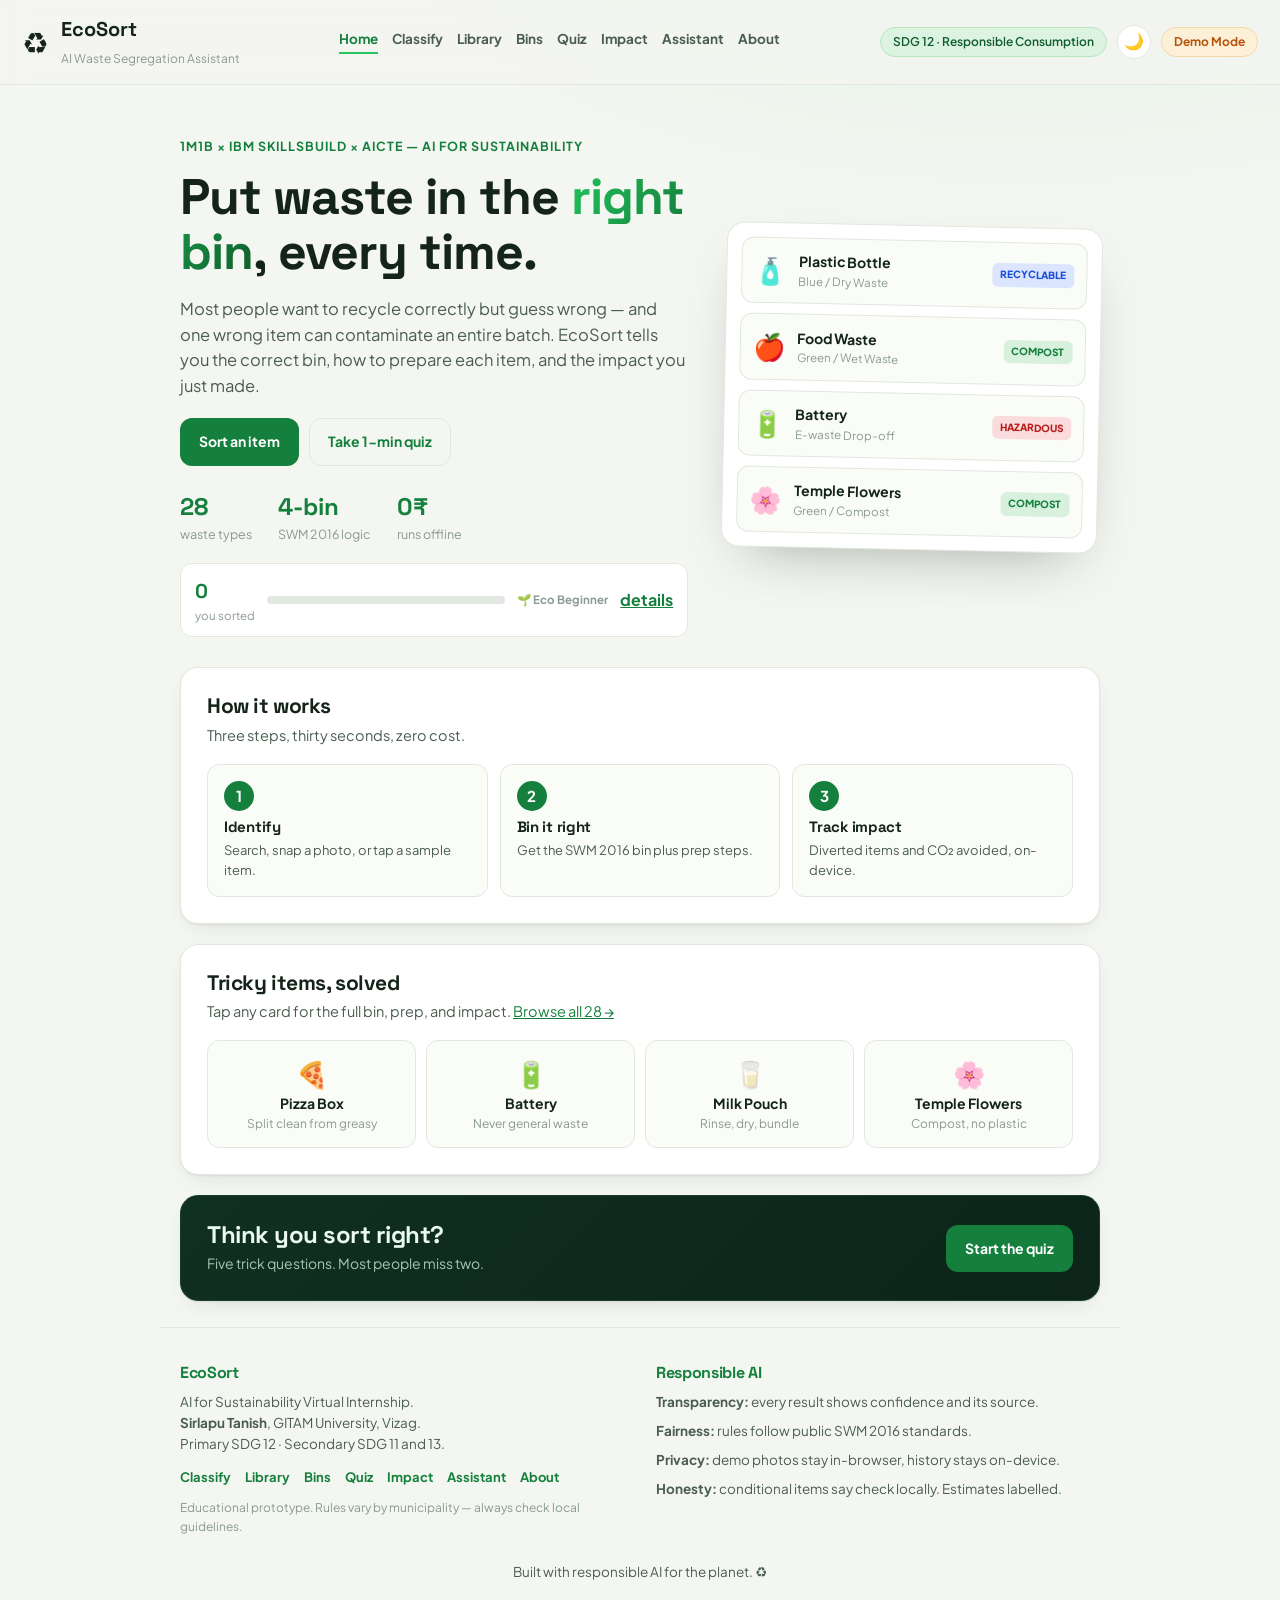
==== commit 4a0085b1: "EcoSort multipage: 8 pages with shared nav, routed app modules, offline cache" ====
--- a/index.html
+++ b/index.html
@@ -13,21 +13,21 @@
   <link rel="stylesheet" href="css/styles.css" />
   <link rel="icon" href="data:image/svg+xml,<svg xmlns='http://www.w3.org/2000/svg' viewBox='0 0 100 100'><text y='.9em' font-size='90'>♻️</text></svg>" />
 </head>
-<body>
+<body data-page="home">
   <header class="site-header">
-    <div class="brand">
+    <a class="brand brand-link" href="index.html">
       <span class="brand-mark">♻️</span>
-      <div>
-        <span class="brand-name">EcoSort</span>
-        <span class="brand-sub">AI Waste Segregation Assistant</span>
-      </div>
-    </div>
+      <span><span class="brand-name">EcoSort</span><span class="brand-sub">AI Waste Segregation Assistant</span></span>
+    </a>
     <nav class="topnav" aria-label="Sections">
-      <a href="#classify">Classify</a>
-      <a href="#library">Library</a>
-      <a href="#bins">Bins</a>
-      <a href="#quiz">Quiz</a>
-      <a href="#impact">Impact</a>
+      <a data-nav="home" href="index.html">Home</a>
+      <a data-nav="classify" href="classify.html">Classify</a>
+      <a data-nav="library" href="library.html">Library</a>
+      <a data-nav="bins" href="bins.html">Bins</a>
+      <a data-nav="quiz" href="quiz.html">Quiz</a>
+      <a data-nav="impact" href="impact.html">Impact</a>
+      <a data-nav="assistant" href="assistant.html">Assistant</a>
+      <a data-nav="about" href="about.html">About</a>
     </nav>
     <div class="header-right">
       <span class="sdg-chip">SDG 12 · Responsible Consumption</span>
@@ -42,17 +42,23 @@
       <h1>Put waste in the <span class="grad">right bin</span>, every time.</h1>
       <p class="lede">
         Most people want to recycle correctly but guess wrong — and one wrong item can
-        contaminate an entire batch. Search, snap a photo, or tap an item, and EcoSort tells you the
-        correct bin, how to prepare it, and the impact you just made.
+        contaminate an entire batch. EcoSort tells you the correct bin, how to prepare
+        each item, and the impact you just made.
       </p>
       <div class="hero-cta">
-        <a class="btn primary" href="#classify">Sort an item</a>
-        <a class="btn ghost" href="#quiz">Take 1-min quiz</a>
+        <a class="btn primary" href="classify.html">Sort an item</a>
+        <a class="btn ghost" href="quiz.html">Take 1-min quiz</a>
       </div>
       <div class="hero-stats">
-        <div><b id="statTypes">28</b><span>waste types</span></div>
+        <div><b>28</b><span>waste types</span></div>
         <div><b>4-bin</b><span>SWM 2016 logic</span></div>
         <div><b>0₹</b><span>runs offline</span></div>
+      </div>
+      <div class="home-progress">
+        <div><b id="homeItems">0</b><span>you sorted</span></div>
+        <div class="home-bar"><div id="homeBar"></div></div>
+        <span id="homeLevel" class="home-level">🌱 Eco Beginner</span>
+        <a href="impact.html" class="link-btn">details</a>
       </div>
     </div>
     <div class="hero-card" aria-hidden="true">
@@ -64,170 +70,41 @@
   </section>
 
   <main class="container">
-    <!-- ============ CLASSIFIER ============ -->
-    <section id="classify" class="panel">
-      <div class="panel-head">
-        <h2>1 · Identify an item</h2>
-        <p>Search the 28-item guide, upload a photo, or tap a sample. Demo mode matches by keyword. Live AI sees the photo.</p>
-      </div>
-
-      <div class="search-row">
-        <input id="searchInput" type="search" placeholder="Search waste — try 'battery', 'pizza', 'milk pouch', 'flowers'…" aria-label="Search waste items" />
-        <select id="filterVerdict" aria-label="Filter by outcome">
-          <option value="all">All outcomes</option>
-          <option value="yes">Recyclable</option>
-          <option value="compost">Compostable</option>
-          <option value="reuse">Reuse</option>
-          <option value="special">Special disposal</option>
-          <option value="conditional">Check locally</option>
-          <option value="no">Not recyclable</option>
-        </select>
-      </div>
-
-      <div class="upload-zone" id="dropZone">
-        <input type="file" id="fileInput" accept="image/*" hidden />
-        <input type="file" id="cameraInput" accept="image/*" capture="environment" hidden />
-        <div class="uz-inner">
-          <div class="uz-icon">📷</div>
-          <p><b>Drop a photo here</b> or <button class="link-btn" id="browseBtn">browse</button> · <button class="link-btn" id="cameraBtn">camera</button></p>
-          <small id="uzHint">In Demo Mode the AI infers from the filename/search. Add an API key for real vision analysis.</small>
-        </div>
-        <img id="preview" alt="preview" hidden />
-      </div>
-
-      <p class="quick-label">Or try a sample item:</p>
-      <div class="chips" id="sampleChips"></div>
-    </section>
-
-    <!-- ============ RESULT ============ -->
-    <section id="resultPanel" class="panel result-panel" hidden>
-      <div class="panel-head"><h2>2 · AI Result</h2></div>
-      <div class="result-card">
-        <div class="rc-top">
-          <span class="rc-emoji" id="rEmoji">♻️</span>
-          <div class="rc-title">
-            <h3 id="rName">—</h3>
-            <p id="rCategory">—</p>
-          </div>
-          <span class="rc-verdict" id="rVerdict">—</span>
-        </div>
-
-        <div class="rc-bin" id="rBin">
-          <span class="rc-bin-dot" id="rBinDot"></span>
-          <div><small>Put it in</small><b id="rBinName">—</b></div>
-          <div class="rc-conf"><small>AI confidence</small><b id="rConf">—</b></div>
-        </div>
-
-        <div class="rc-grid">
-          <div class="rc-block">
-            <h4>How to prepare it</h4>
-            <ul id="rPrep"></ul>
-          </div>
-          <div class="rc-block">
-            <h4>Why it matters</h4>
-            <p id="rCo2"></p>
-            <p class="rc-decompose"><b>If landfilled:</b> <span id="rDecompose"></span></p>
-          </div>
-        </div>
-
-        <div class="rc-tip"><span>💡</span><p id="rTip"></p></div>
-        <div class="rc-actions">
-          <button id="speakBtn" class="btn small">🔊 Listen</button>
-          <button id="copyBtn" class="btn small ghost">Copy result</button>
-          <button id="wrongBtn" class="btn small ghost">Report wrong?</button>
-        </div>
-        <p class="rc-source" id="rSource"></p>
+    <section class="panel">
+      <div class="panel-head"><h2>How it works</h2><p>Three steps, thirty seconds, zero cost.</p></div>
+      <div class="steps">
+        <a class="step" href="classify.html"><b>1</b><h3>Identify</h3><p>Search, snap a photo, or tap a sample item.</p></a>
+        <a class="step" href="bins.html"><b>2</b><h3>Bin it right</h3><p>Get the SWM 2016 bin plus prep steps.</p></a>
+        <a class="step" href="impact.html"><b>3</b><h3>Track impact</h3><p>Diverted items and CO₂ avoided, on-device.</p></a>
       </div>
     </section>
 
-    <!-- ============ LIBRARY ============ -->
-    <section id="library" class="panel">
-      <div class="panel-head">
-        <h2>3 · Waste library <span id="libCount" class="count-pill">28 items</span></h2>
-        <p>Every item EcoSort knows. Tap any card for the full bin, prep, and impact.</p>
-      </div>
-      <div id="libraryGrid" class="lib-grid"></div>
-    </section>
-
-    <!-- ============ BINS ============ -->
-    <section id="bins" class="panel">
-      <div class="panel-head">
-        <h2>4 · Bin guide — SWM 2016</h2>
-        <p>Four streams. If in doubt, keep hazardous separate and keep dry waste clean and dry.</p>
-      </div>
-      <div id="binGrid" class="bin-grid"></div>
-    </section>
-
-    <!-- ============ QUIZ ============ -->
-    <section id="quiz" class="panel">
-      <div class="panel-head">
-        <h2>5 · 1-minute quiz — test yourself</h2>
-        <p>Five tricky items reviewers always ask about. Perfect live-demo material.</p>
-      </div>
-      <div id="quizBox">
-        <div id="quizQ" class="quiz-q">Press Start to begin.</div>
-        <div id="quizOpts" class="quiz-opts"></div>
-        <div id="quizWhy" class="quiz-why"></div>
-        <div class="quiz-row">
-          <button id="quizStart" class="btn primary small">Start quiz</button>
-          <span id="quizScore" class="quiz-score"></span>
-        </div>
+    <section class="panel">
+      <div class="panel-head"><h2>Tricky items, solved</h2><p>Tap any card for the full bin, prep, and impact. <a href="library.html">Browse all 28 →</a></p></div>
+      <div class="feat-grid">
+        <button class="feat-card" data-open="pizza_box"><span class="lib-emoji">🍕</span><b>Pizza Box</b><small>Split clean from greasy</small></button>
+        <button class="feat-card" data-open="battery"><span class="lib-emoji">🔋</span><b>Battery</b><small>Never general waste</small></button>
+        <button class="feat-card" data-open="milk_pouch"><span class="lib-emoji">🥛</span><b>Milk Pouch</b><small>Rinse, dry, bundle</small></button>
+        <button class="feat-card" data-open="temple_flowers"><span class="lib-emoji">🌸</span><b>Temple Flowers</b><small>Compost, no plastic</small></button>
       </div>
     </section>
 
-    <!-- ============ CHAT ============ -->
-    <section id="chat" class="panel">
-      <div class="panel-head">
-        <h2>6 · Ask the Recycling Assistant</h2>
-        <p>Conversational AI for the tricky stuff — greasy pizza box, old medicines, composting.</p>
-      </div>
-      <div class="chat-window" id="chatWindow">
-        <div class="msg bot">
-          <span class="msg-av">♻️</span>
-          <div class="msg-bubble">Hi! I am your EcoSort assistant. Ask me about any item, local rules, or how to reduce waste. Try the suggestions below.</div>
-        </div>
-      </div>
-      <div class="chat-suggest" id="chatSuggest">
-        <button>Is a greasy pizza box recyclable?</button>
-        <button>How do I dispose of old batteries?</button>
-        <button>What can I compost at home?</button>
-        <button>Where do temple flowers go?</button>
-      </div>
-      <form class="chat-input" id="chatForm">
-        <input type="text" id="chatText" placeholder="Type your question…" autocomplete="off" aria-label="Ask recycling question" />
-        <button type="submit" aria-label="Send">➤</button>
-      </form>
-    </section>
-
-    <!-- ============ IMPACT ============ -->
-    <section id="impact" class="panel impact-panel">
-      <div class="panel-head">
-        <h2>Your impact</h2>
-        <p>Saved on this device. Every correctly sorted item counts.</p>
-      </div>
-      <div class="level-row">
-        <span id="levelBadge" class="level-badge">🌱 Eco Beginner</span>
-        <div class="level-bar"><div id="levelFill"></div></div>
-        <span id="levelNext" class="level-next"></span>
-      </div>
-      <div class="impact-stats">
-        <div class="impact-stat"><b id="statItems">0</b><span>items sorted</span></div>
-        <div class="impact-stat"><b id="statRecycled">0</b><span>diverted from landfill</span></div>
-        <div class="impact-stat"><b id="statCo2">0.0 kg</b><span>est. CO₂ avoided</span></div>
-      </div>
-      <p id="equivLine" class="equiv"></p>
-      <div class="impact-row">
-        <button id="copyImpact" class="btn small ghost">Copy summary</button>
-        <button id="downloadImpact" class="btn small ghost">Download report</button>
-        <button id="resetImpact" class="btn small ghost danger">Reset</button>
-      </div>
-      <h3 class="hist-title">Recent history</h3>
-      <ul id="historyList" class="history"></ul>
+    <section class="panel quiz-cta">
+      <div><h2>Think you sort right?</h2><p>Five trick questions. Most people miss two.</p></div>
+      <a class="btn primary" href="quiz.html">Start the quiz</a>
     </section>
   </main>
 
   <footer class="site-footer">
     <div class="footer-grid">
+      <div>
+        <h3>EcoSort</h3>
+        <p>AI for Sustainability Virtual Internship.<br /><b>Sirlapu Tanish</b>, GITAM University, Vizag.<br />Primary SDG 12 · Secondary SDG 11 and 13.</p>
+        <nav class="footnav" aria-label="Footer">
+          <a href="classify.html">Classify</a><a href="library.html">Library</a><a href="bins.html">Bins</a><a href="quiz.html">Quiz</a><a href="impact.html">Impact</a><a href="assistant.html">Assistant</a><a href="about.html">About</a>
+        </nav>
+        <p class="disclaimer">Educational prototype. Rules vary by municipality — always check local guidelines.</p>
+      </div>
       <div>
         <h3>Responsible AI</h3>
         <ul>
@@ -237,20 +114,13 @@
           <li><b>Honesty:</b> conditional items say check locally. Estimates labelled.</li>
         </ul>
       </div>
-      <div>
-        <h3>About</h3>
-        <p>EcoSort — AI for Sustainability Virtual Internship.<br />
-        <b>Sirlapu Tanish</b>, GITAM University, Vizag.<br />
-        Primary SDG 12 · Secondary SDG 11 and 13.</p>
-        <p class="disclaimer">Educational prototype. Rules vary by municipality — always check local guidelines.</p>
-      </div>
     </div>
     <p class="copyright">Built with responsible AI for the planet. ♻️</p>
   </footer>
 
   <div id="toast" class="toast" role="status" aria-live="polite"></div>
-
   <script src="js/knowledge.js"></script>
+  <script src="js/site.js"></script>
   <script src="js/app.js"></script>
 </body>
 </html>
--- a/css/styles.css
+++ b/css/styles.css
@@ -227,3 +227,54 @@
 .toast.show { opacity: 1; transform: translateX(-50%) translateY(0); }
 @media (max-width: 600px) { .footer-grid { grid-template-columns: 1fr; } .impact-stats { grid-template-columns: 1fr 1fr; } }
 @media print { .site-header, #quiz, #chat, .rc-actions, .impact-row { display: none !important; } }
+
+/* ---------- v3 multipage ---------- */
+.brand-link { text-decoration: none; color: inherit; display: flex; align-items: center; gap: 12px; }
+.topnav a.active { color: var(--green); border-bottom: 2px solid var(--green-bright); padding-bottom: 2px; }
+.page { padding-top: 22px; }
+.crumbs { font-size: 13px; color: var(--ink-faint); margin-bottom: 14px; }
+.crumbs a { color: var(--green); text-decoration: none; font-weight: 700; }
+.steps { display: grid; grid-template-columns: repeat(3, 1fr); gap: 12px; }
+.step { display: block; background: var(--bg-soft); border: 1px solid var(--line); border-radius: 12px; padding: 16px; text-decoration: none; color: var(--ink); }
+a.step:hover { border-color: var(--green-bright); transform: translateY(-1px); }
+.step b { display: inline-grid; place-items: center; width: 30px; height: 30px; border-radius: 50%; background: var(--green); color: #fff; font-size: 15px; margin-bottom: 8px; }
+.step h3 { font-size: 15px; margin-bottom: 4px; }
+.step p { font-size: 13px; color: var(--ink-soft); }
+.feat-grid { display: grid; grid-template-columns: repeat(auto-fill, minmax(180px, 1fr)); gap: 10px; }
+.feat-card { background: var(--bg-soft); border: 1px solid var(--line); border-radius: 12px; padding: 16px 12px; cursor: pointer; color: var(--ink); font-family: var(--font); display: flex; flex-direction: column; align-items: center; gap: 4px; }
+.feat-card:hover { border-color: var(--green-bright); transform: translateY(-1px); }
+.feat-card b { font-size: 14px; }
+.feat-card small { font-size: 12px; color: var(--ink-faint); }
+.quiz-cta { display: flex; align-items: center; justify-content: space-between; gap: 16px; background: linear-gradient(135deg, #103021, #0c2419); border-color: #16402b; }
+.quiz-cta h2, .quiz-cta p { color: #eafaef; }
+.quiz-cta p { color: #a7c7b3; font-size: 14px; margin-top: 4px; }
+.home-progress { display: flex; align-items: center; gap: 12px; margin-top: 18px; padding: 12px 14px; background: var(--bg-card); border: 1px solid var(--line); border-radius: 12px; }
+.home-progress div { display: flex; flex-direction: column; }
+.home-progress b { font-family: var(--display); font-size: 20px; color: var(--green); }
+.home-progress span { font-size: 11.5px; color: var(--ink-faint); }
+.home-bar { flex: 1; height: 8px; background: var(--line); border-radius: 999px; overflow: hidden; }
+.home-bar div { height: 100%; background: var(--green-bright); width: 0%; transition: width .4s; }
+.home-level { font-size: 13px; font-weight: 700; white-space: nowrap; }
+.dd-grid { display: grid; grid-template-columns: 1fr 1fr; gap: 12px; }
+.dd-col { background: var(--bg-soft); border: 1px solid var(--line); border-radius: 12px; padding: 16px; }
+.dd-col h4 { font-size: 14px; margin-bottom: 8px; }
+.dd-col ul { list-style: none; display: flex; flex-direction: column; gap: 6px; font-size: 13.5px; color: var(--ink-soft); }
+.dd-col li { padding-left: 20px; position: relative; }
+.dd-col:first-child li::before { content: "✓"; position: absolute; left: 0; color: var(--green-bright); font-weight: 800; }
+.dd-col:last-child li::before { content: "✕"; position: absolute; left: 0; color: var(--red); font-weight: 800; }
+.prose { font-size: 14.5px; color: var(--ink-soft); margin-bottom: 12px; max-width: 70ch; }
+.prose code { font-size: 13px; background: var(--bg-soft); border: 1px solid var(--line); border-radius: 6px; padding: 1px 6px; }
+.tick-list { list-style: none; display: flex; flex-direction: column; gap: 10px; }
+.tick-list li { font-size: 14px; color: var(--ink-soft); padding-left: 26px; position: relative; }
+.tick-list li::before { content: "✓"; position: absolute; left: 0; color: var(--green-bright); font-weight: 800; }
+.footnav { display: flex; flex-wrap: wrap; gap: 4px 14px; margin: 12px 0; font-size: 13px; font-weight: 700; }
+.footnav a { color: var(--green); text-decoration: none; }
+.chat-tall { max-height: 480px; }
+@media (max-width: 900px) {
+  .topnav { overflow-x: auto; max-width: 46vw; scrollbar-width: none; }
+  .topnav::-webkit-scrollbar { display: none; }
+}
+@media (max-width: 640px) {
+  .steps, .dd-grid { grid-template-columns: 1fr; }
+  .quiz-cta { flex-direction: column; align-items: flex-start; }
+}
